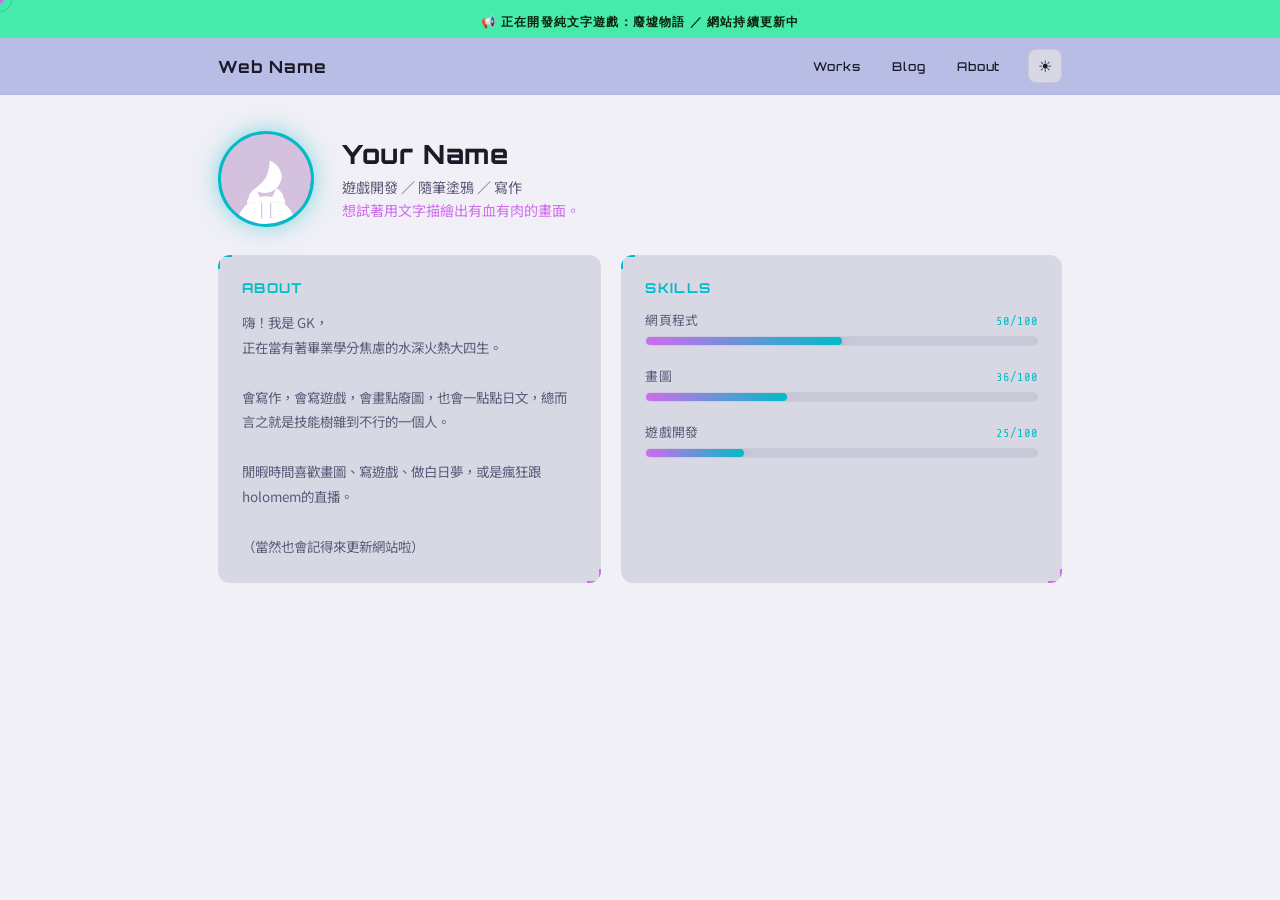
==== index.html @ 09acd8f0 "add pages" ====
<!doctype html>
<html lang="zh-Hant" data-theme="light">
  <head>
    <meta charset="UTF-8" />
    <meta name="viewport" content="width=device-width, initial-scale=1.0" />
    <title>Main — Your Name</title>
    <link rel="stylesheet" href="style.css" />
    <link rel="preconnect" href="https://fonts.googleapis.com" />
    <link rel="preconnect" href="https://fonts.gstatic.com" crossorigin />
  </head>
  <body>
    <!-- ── CURSOR ────────────────────────────────────────── -->
    <div class="cursor-dot" id="cursorDot"></div>
    <div class="cursor-ring" id="cursorRing"></div>

    <!-- ── ANNOUNCEMENT BAR (index only) ──────────────────── -->
    <div class="announce-bar">
      <div class="announce-track">
        <span>📢 正在開發純文字遊戲：廢墟物語 ／ 網站持續更新中</span>
      </div>
    </div>

    <!-- ── NAVIGATION ─────────────────────────────────────── -->
    <nav>
      <div class="nav-inner">
        <a href="index.html" class="logo">Web Name</a>
        <div class="nav-links">
          <a href="work.html" class="nav-link">Works</a>
          <a href="blog.html" class="nav-link">Blog</a>
          <a href="about.html" class="nav-link">About</a>
          <button class="theme-toggle" id="themeToggle" title="切換主題">
            ☀
          </button>
        </div>
      </div>
    </nav>

    <!-- ── MAIN ───────────────────────────────────────────── -->
    <main>
      <!-- Hero -->
      <div class="hero">
        <div class="hero-avatar">
          <!-- 替換為您的頭像圖片 -->
          <img src="Profile_Square.png" alt="Avatar" />
        </div>
        <div>
          <h1 class="hero-name">Your Name</h1>
          <p class="hero-tagline">
            遊戲開發 ／ 隨筆塗鴉 ／ 寫作<br />
            <span class="hero-tag-accent"
              >想試著用文字描繪出有血有肉的畫面。</span
            >
          </p>
        </div>
      </div>

      <!-- Info Grid -->
      <div class="info-grid">
        <!-- About Card -->
        <div class="card">
          <div class="card-title">About</div>
          <p class="card-text">
            嗨！我是 GK，<br />
            正在當有著畢業學分焦慮的水深火熱大四生。<br /><br />
            會寫作，會寫遊戲，會畫點廢圖，也會一點點日文，總而言之就是技能樹雜到不行的一個人。<br /><br />
            閒暇時間喜歡畫圖、寫遊戲、做白日夢，或是瘋狂跟holomem的直播。<br /><br />
            （當然也會記得來更新網站啦）
          </p>
        </div>

        <!-- Skills Card -->
        <div class="card">
          <div class="card-title">Skills</div>

          <div class="skill-item">
            <div class="skill-header">
              <span class="skill-name">網頁程式</span>
              <span class="skill-val">50/100</span>
            </div>
            <div class="skill-bar">
              <div class="skill-fill" style="--w: 50%"></div>
            </div>
          </div>

          <div class="skill-item">
            <div class="skill-header">
              <span class="skill-name">畫圖</span>
              <span class="skill-val">36/100</span>
            </div>
            <div class="skill-bar">
              <div
                class="skill-fill"
                style="--w: 36%; animation-delay: 0.15s"
              ></div>
            </div>
          </div>

          <div class="skill-item">
            <div class="skill-header">
              <span class="skill-name">遊戲開發</span>
              <span class="skill-val">25/100</span>
            </div>
            <div class="skill-bar">
              <div
                class="skill-fill"
                style="--w: 25%; animation-delay: 0.3s"
              ></div>
            </div>
          </div>
        </div>
        <!-- /skills card -->
      </div>
      <!-- /info-grid -->
    </main>

    <!-- ── SCRIPTS ─────────────────────────────────────────── -->
    <script>
      /* ── Cursor ── */
      const dot = document.getElementById("cursorDot");
      const ring = document.getElementById("cursorRing");
      let mx = 0,
        my = 0,
        rx = 0,
        ry = 0;

      document.addEventListener("mousemove", (e) => {
        mx = e.clientX;
        my = e.clientY;
        dot.style.left = mx + "px";
        dot.style.top = my + "px";
      });

      (function animateRing() {
        rx += (mx - rx) * 0.13;
        ry += (my - ry) * 0.13;
        ring.style.left = rx + "px";
        ring.style.top = ry + "px";
        requestAnimationFrame(animateRing);
      })();

      document.querySelectorAll("a, button").forEach((el) => {
        el.addEventListener("mouseenter", () => {
          dot.classList.add("expanded");
          ring.classList.add("expanded");
        });
        el.addEventListener("mouseleave", () => {
          dot.classList.remove("expanded");
          ring.classList.remove("expanded");
        });
      });

      /* ── Theme Toggle ── */
      const toggle = document.getElementById("themeToggle");
      const saved = localStorage.getItem("theme") || "light";
      document.documentElement.setAttribute("data-theme", saved);
      toggle.textContent = saved === "dark" ? "☽" : "☀";

      toggle.addEventListener("click", () => {
        const curr = document.documentElement.getAttribute("data-theme");
        const next = curr === "dark" ? "light" : "dark";
        document.documentElement.setAttribute("data-theme", next);
        localStorage.setItem("theme", next);
        toggle.textContent = next === "dark" ? "☽" : "☀";
      });
    </script>
  </body>
</html>
---- style.css ----
/* ================================================================
   PERSONAL PORTFOLIO + BLOG — GAME STYLE
   style.css
   ================================================================ */

@import url("https://fonts.googleapis.com/css2?family=Noto+Sans+TC:wght@300;400;500;700&family=Orbitron:wght@400;500;600;700;900&family=Share+Tech+Mono&display=swap");

/* ── VARIABLES ─────────────────────────────────────────────── */
:root {
  --bg: #f0f0f6;
  --bg2: #e4e4ec;
  --card: #d8d8e4;
  --card2: #c8c8d8;
  --text: #1a1a28;
  --text2: #5a5a78;
  --nav-bg: rgba(180, 185, 228, 0.92);
  --nav-border: rgba(160, 165, 220, 0.4);
  --purple: #cf6ced;
  --cyan: #00bcc7;
  --green: #46ebac;
  --shadow: rgba(0, 0, 0, 0.1);
  --shadow-md: rgba(0, 0, 0, 0.16);
  --glow-p: rgba(207, 108, 237, 0.35);
  --glow-c: rgba(0, 188, 199, 0.35);
  --r: 12px;
  --r-sm: 8px;
}

[data-theme="dark"] {
  --bg: #0a0a10;
  --bg2: #14141e;
  --card: #1c1c2c;
  --card2: #262638;
  --text: #e2e2f2;
  --text2: #8080a8;
  --nav-bg: rgba(12, 12, 24, 0.94);
  --nav-border: rgba(60, 60, 100, 0.5);
  --shadow: rgba(0, 0, 0, 0.4);
  --shadow-md: rgba(0, 0, 0, 0.55);
}

/* ── RESET & BASE ─────────────────────────────────────────── */
*,
*::before,
*::after {
  margin: 0;
  padding: 0;
  box-sizing: border-box;
}

html {
  scroll-behavior: smooth;
}

body {
  font-family: "Noto Sans TC", sans-serif;
  background: var(--bg);
  color: var(--text);
  transition:
    background 0.35s,
    color 0.35s;
  cursor: none;
  min-height: 100vh;
  overflow-x: hidden;
}

a {
  color: inherit;
  text-decoration: none;
}
img {
  display: block;
  width: 100%;
  height: 100%;
  object-fit: cover;
}

/* ── CUSTOM CURSOR ─────────────────────────────────────────── */
.cursor-dot {
  position: fixed;
  width: 7px;
  height: 7px;
  background: var(--purple);
  border-radius: 50%;
  pointer-events: none;
  z-index: 9999;
  transform: translate(-50%, -50%);
  transition:
    background 0.2s,
    transform 0.1s;
  box-shadow: 0 0 6px var(--glow-p);
}
.cursor-ring {
  position: fixed;
  width: 24px;
  height: 24px;
  border: 1.5px solid var(--cyan);
  border-radius: 50%;
  pointer-events: none;
  z-index: 9998;
  transform: translate(-50%, -50%);
  opacity: 0.65;
  transition:
    width 0.25s,
    height 0.25s,
    opacity 0.25s;
}
.cursor-dot.expanded {
  width: 10px;
  height: 10px;
  background: var(--cyan);
}
.cursor-ring.expanded {
  width: 36px;
  height: 36px;
  opacity: 0.35;
}

/* ── ANNOUNCEMENT BAR ──────────────────────────────────────── */
.announce-bar {
  text-align: center;
  background: var(--green);
  overflow: hidden;
  padding: 7px 0;
  position: relative;
  z-index: 600;
}
.announce-track {
  display: inline-flex;
  white-space: nowrap;
  /* animation: marquee 30s linear infinite; */
}
.announce-track span {
  font-family: "Orbitron", monospace;
  font-size: 0.73rem;
  font-weight: 600;
  letter-spacing: 0.1em;
  color: #0a200a;
  padding: 0 48px;
}
@keyframes marquee {
  from {
    transform: translateX(0);
  }
  to {
    transform: translateX(-50%);
  }
}

/* ── NAVIGATION ────────────────────────────────────────────── */
nav {
  position: sticky;
  top: 0;
  z-index: 500;
  background: var(--nav-bg);
  backdrop-filter: blur(14px);
  -webkit-backdrop-filter: blur(14px);
  border-bottom: 1px solid var(--nav-border);
  transition: background 0.35s;
}
.nav-inner {
  max-width: 900px;
  margin: 0 auto;
  padding: 0 28px;
  height: 56px;
  display: flex;
  align-items: center;
  justify-content: space-between;
}
.logo {
  font-family: "Orbitron", monospace;
  font-size: 1.05rem;
  font-weight: 700;
  letter-spacing: 0.06em;
  color: var(--text);
  transition: color 0.2s;
}
.logo:hover {
  color: var(--cyan);
}

.nav-links {
  display: flex;
  align-items: center;
  gap: 4px;
}
.nav-link {
  font-family: "Orbitron", monospace;
  font-size: 0.76rem;
  font-weight: 500;
  letter-spacing: 0.06em;
  color: var(--text);
  padding: 8px 14px;
  position: relative;
  transition: color 0.2s;
}
.nav-link::after {
  content: "";
  position: absolute;
  bottom: 2px;
  left: 14px;
  right: 14px;
  height: 2px;
  background: linear-gradient(90deg, var(--purple), var(--cyan));
  border-radius: 2px;
  transform: scaleX(0);
  transform-origin: left;
  transition: transform 0.25s ease;
}
.nav-link.active {
  color: var(--cyan);
}
.nav-link.active::after {
  transform: scaleX(1);
}
.nav-link:hover {
  color: var(--cyan);
}
.nav-link:hover::after {
  transform: scaleX(1);
}

/* Theme toggle */
.theme-toggle {
  margin-left: 10px;
  background: var(--card);
  border: 1px solid var(--card2);
  color: var(--text);
  width: 34px;
  height: 34px;
  border-radius: var(--r-sm);
  cursor: none;
  font-size: 1rem;
  display: flex;
  align-items: center;
  justify-content: center;
  transition: all 0.2s;
  flex-shrink: 0;
}
.theme-toggle:hover {
  background: var(--purple);
  color: #fff;
  border-color: var(--purple);
  box-shadow: 0 0 10px var(--glow-p);
}

/* ── MAIN LAYOUT ───────────────────────────────────────────── */
main {
  max-width: 900px;
  margin: 0 auto;
  padding: 36px 28px 64px;
  animation: fadeUp 0.4s ease-out;
}
@keyframes fadeUp {
  from {
    opacity: 0;
    transform: translateY(14px);
  }
  to {
    opacity: 1;
    transform: translateY(0);
  }
}

/* ── CARDS ─────────────────────────────────────────────────── */
.card {
  background: var(--card);
  border-radius: var(--r);
  padding: 24px;
  position: relative;
  overflow: hidden;
  transition: box-shadow 0.25s;
}
.card:hover {
  box-shadow:
    0 6px 28px var(--shadow-md),
    0 0 0 1px rgba(0, 188, 199, 0.18);
}
/* Game UI corner brackets */
.card::before,
.card::after {
  content: "";
  position: absolute;
  width: 14px;
  height: 14px;
}
.card::before {
  top: 0;
  left: 0;
  border-top: 2px solid var(--cyan);
  border-left: 2px solid var(--cyan);
}
.card::after {
  bottom: 0;
  right: 0;
  border-bottom: 2px solid var(--purple);
  border-right: 2px solid var(--purple);
}

.card-title {
  font-family: "Orbitron", monospace;
  font-size: 0.85rem;
  font-weight: 700;
  letter-spacing: 0.1em;
  color: var(--cyan);
  margin-bottom: 14px;
  text-transform: uppercase;
}
.card-text {
  font-size: 0.84rem;
  color: var(--text2);
  line-height: 1.85;
}

/* ════════════════════════════════════════════════════════════
   INDEX PAGE
   ════════════════════════════════════════════════════════════ */
.hero {
  display: flex;
  align-items: center;
  gap: 28px;
  margin-bottom: 28px;
}
.hero-avatar {
  width: 96px;
  height: 96px;
  border-radius: 50%;
  background: linear-gradient(135deg, #4a90d9, #2060b0);
  flex-shrink: 0;
  overflow: hidden;
  border: 3px solid var(--cyan);
  box-shadow:
    0 0 18px var(--glow-c),
    0 0 36px rgba(0, 188, 199, 0.15);
}
.hero-name {
  font-family: "Orbitron", monospace;
  font-size: 1.65rem;
  font-weight: 800;
  letter-spacing: 0.04em;
  margin-bottom: 6px;
  color: var(--text);
}
.hero-tagline {
  font-size: 0.88rem;
  color: var(--text2);
  line-height: 1.6;
}
.hero-tag-accent {
  color: var(--purple);
}

.info-grid {
  display: grid;
  grid-template-columns: 1fr 1.15fr;
  gap: 20px;
}

/* ── SKILL BARS ──────────────────────────────────────────── */
.skill-item {
  margin-bottom: 20px;
}
.skill-item:last-child {
  margin-bottom: 0;
}
.skill-header {
  display: flex;
  justify-content: space-between;
  align-items: baseline;
  margin-bottom: 7px;
}
.skill-name {
  font-size: 0.8rem;
  color: var(--text2);
  letter-spacing: 0.03em;
}
.skill-val {
  font-family: "Share Tech Mono", monospace;
  font-size: 0.76rem;
  color: var(--cyan);
}
.skill-bar {
  height: 10px;
  background: var(--card2);
  border-radius: 999px;
  overflow: hidden;
  border: 1px solid rgba(255, 255, 255, 0.05);
}
.skill-fill {
  height: 100%;
  width: 0;
  background: linear-gradient(90deg, var(--purple), var(--cyan));
  border-radius: 999px;
  box-shadow: 0 0 8px var(--glow-p);
  animation: fillBar 1.5s cubic-bezier(0.22, 1, 0.36, 1) forwards;
}
.skill-fill:nth-child(1) {
  animation-delay: 0.1s;
}
.skill-fill:nth-child(2) {
  animation-delay: 0.2s;
}
.skill-fill:nth-child(3) {
  animation-delay: 0.3s;
}
@keyframes fillBar {
  to {
    width: var(--w);
  }
}

/* ════════════════════════════════════════════════════════════
   WORK PAGE
   ════════════════════════════════════════════════════════════ */
.page-heading {
  font-family: "Orbitron", monospace;
  font-size: 1.35rem;
  font-weight: 800;
  letter-spacing: 0.05em;
  margin-bottom: 32px;
  color: var(--text);
}
.page-heading .accent {
  color: var(--purple);
}

.work-section {
  margin-bottom: 44px;
}
.section-label {
  font-family: "Share Tech Mono", monospace;
  font-size: 0.78rem;
  letter-spacing: 0.12em;
  color: var(--text2);
  margin-bottom: 16px;
  text-transform: uppercase;
}
.section-label::before {
  content: "// ";
  color: var(--cyan);
}

.work-grid {
  display: grid;
  grid-template-columns: repeat(3, 1fr);
  gap: 16px;
  margin-bottom: 10px;
}
.work-card {
  border-radius: var(--r);
  overflow: hidden;
  aspect-ratio: 4/3;
  background: #56c9c4;
  position: relative;
  display: block;
  transition:
    transform 0.25s,
    box-shadow 0.25s;
}
.work-card:hover {
  transform: translateY(-5px);
  box-shadow:
    0 10px 28px var(--shadow-md),
    0 0 14px var(--glow-c);
}
.work-card img {
  position: absolute;
  inset: 0;
  width: 100%;
  height: 100%;
  object-fit: cover;
  transition: transform 0.35s;
}
.work-card:hover img {
  transform: scale(1.06);
}
.work-card-overlay {
  position: absolute;
  inset: 0;
  background: linear-gradient(to top, rgba(0, 0, 0, 0.65) 0%, transparent 55%);
  opacity: 0;
  transition: opacity 0.25s;
  display: flex;
  align-items: flex-end;
  padding: 14px;
}
.work-card:hover .work-card-overlay {
  opacity: 1;
}
.work-card-label {
  font-family: "Orbitron", monospace;
  font-size: 0.75rem;
  font-weight: 600;
  color: #fff;
  letter-spacing: 0.05em;
}

/* Color variants for placeholder cards */
.work-card.c1 {
  background: linear-gradient(135deg, #5ecfc9, #38b2ac);
}
.work-card.c2 {
  background: linear-gradient(135deg, #69d2b5, #38b2ac);
}
.work-card.c3 {
  background: linear-gradient(135deg, #5ecfc9, #2eaaa4);
}
.work-card.game-c {
  background: linear-gradient(135deg, #4a9cc7, #2b78b0);
}
.work-card.web-c {
  background: linear-gradient(135deg, #7b8fc7, #5567b0);
}

.more-link {
  display: block;
  text-align: right;
  font-family: "Share Tech Mono", monospace;
  font-size: 0.78rem;
  color: var(--cyan);
  letter-spacing: 0.08em;
  transition:
    color 0.2s,
    letter-spacing 0.2s;
}
.more-link:hover {
  color: var(--purple);
  letter-spacing: 0.14em;
}

/* ── GAME DETAIL PAGE ──────────────────────────────────────── */
.game-detail-hero {
  display: grid;
  grid-template-columns: 1.2fr 1fr;
  gap: 28px;
  margin-bottom: 28px;
}
.game-screenshots {
  display: grid;
  grid-template-columns: 1fr 1fr;
  gap: 10px;
}
.game-screenshot {
  border-radius: var(--r-sm);
  overflow: hidden;
  aspect-ratio: 16/9;
  background: var(--card);
}
.game-screenshot.main-shot {
  grid-column: 1 / -1;
  aspect-ratio: 16/9;
}
.game-info {
  display: flex;
  flex-direction: column;
  gap: 16px;
}
.game-title {
  font-family: "Orbitron", monospace;
  font-size: 1.4rem;
  font-weight: 800;
  color: var(--text);
  letter-spacing: 0.04em;
}
.game-tag {
  display: inline-block;
  font-family: "Share Tech Mono", monospace;
  font-size: 0.7rem;
  color: var(--cyan);
  border: 1px solid var(--cyan);
  padding: 2px 8px;
  border-radius: 4px;
  margin-right: 6px;
  letter-spacing: 0.06em;
}
.game-desc {
  font-size: 0.85rem;
  color: var(--text2);
  line-height: 1.85;
}
.game-link-btn {
  display: inline-flex;
  align-items: center;
  gap: 8px;
  background: linear-gradient(90deg, var(--purple), var(--cyan));
  color: #fff;
  font-family: "Orbitron", monospace;
  font-size: 0.78rem;
  font-weight: 600;
  letter-spacing: 0.08em;
  padding: 12px 24px;
  border-radius: var(--r-sm);
  transition:
    opacity 0.2s,
    transform 0.2s;
  width: fit-content;
}
.game-link-btn:hover {
  opacity: 0.9;
  transform: translateY(-2px);
}

/* ════════════════════════════════════════════════════════════
   ABOUT PAGE
   ════════════════════════════════════════════════════════════ */
.about-hero {
  display: flex;
  gap: 32px;
  margin-bottom: 32px;
  align-items: flex-start;
}
.about-photo {
  width: 168px;
  min-width: 168px;
  height: 210px;
  border-radius: 10px;
  background: linear-gradient(160deg, #5577cc, #2244aa);
  overflow: hidden;
  border: 2px solid var(--purple);
  box-shadow:
    0 0 22px var(--glow-p),
    0 0 44px rgba(207, 108, 237, 0.1);
  flex-shrink: 0;
}
.about-text {
  flex: 1;
}
.about-quote {
  font-family: "Orbitron", monospace;
  font-size: 1rem;
  font-weight: 700;
  color: var(--cyan);
  margin-bottom: 4px;
  letter-spacing: 0.04em;
}
.about-quote-sub {
  font-size: 0.8rem;
  color: var(--purple);
  margin-bottom: 14px;
  font-family: "Share Tech Mono", monospace;
}
.socials {
  display: flex;
  gap: 10px;
  margin-bottom: 18px;
}
.social-btn {
  width: 42px;
  height: 42px;
  background: var(--card);
  border-radius: 10px;
  display: flex;
  align-items: center;
  justify-content: center;
  color: var(--text);
  font-size: 1.05rem;
  border: 1px solid var(--card2);
  transition: all 0.22s;
  font-family: "Orbitron", monospace;
  font-weight: 700;
  font-size: 0.8rem;
}
.social-btn:hover {
  background: var(--cyan);
  color: #fff;
  border-color: var(--cyan);
  box-shadow: 0 0 14px var(--glow-c);
  transform: translateY(-2px);
}
.about-bio {
  font-size: 0.85rem;
  color: var(--text2);
  line-height: 1.9;
}

/* About bottom grid */
.about-bottom {
  display: grid;
  grid-template-columns: 1fr 1.25fr;
  gap: 20px;
  align-items: start;
}

/* Detailed skills */
.skill-detail {
  display: flex;
  align-items: center;
  gap: 10px;
  padding: 10px 0;
  border-bottom: 1px solid var(--card2);
  font-size: 0.82rem;
}
.skill-detail:last-child {
  border-bottom: none;
}
.skill-detail-name {
  flex: 1;
  color: var(--text);
}
.stars {
  letter-spacing: 2px;
  font-size: 0.9rem;
}
.star-on {
  color: var(--purple);
}
.star-off {
  color: var(--card2);
}

/* Timeline */
.timeline-title {
  font-family: "Orbitron", monospace;
  font-size: 0.85rem;
  font-weight: 700;
  letter-spacing: 0.1em;
  color: var(--cyan);
  margin-bottom: 20px;
  text-transform: uppercase;
}
.timeline {
  position: relative;
  padding-left: 26px;
}
.timeline::before {
  content: "";
  position: absolute;
  left: 7px;
  top: 8px;
  bottom: 0;
  width: 2px;
  background: linear-gradient(
    to bottom,
    var(--cyan),
    var(--purple),
    transparent
  );
  border-radius: 2px;
}
.tl-item {
  position: relative;
  margin-bottom: 26px;
}
.tl-item:last-child {
  margin-bottom: 0;
}
.tl-dot {
  position: absolute;
  left: -23px;
  top: 3px;
  width: 13px;
  height: 13px;
  border-radius: 50%;
  background: var(--cyan);
  border: 2px solid var(--bg);
  box-shadow: 0 0 8px var(--glow-c);
  transition: background 0.2s;
}
.tl-item:hover .tl-dot {
  background: var(--purple);
}
.tl-date {
  font-family: "Share Tech Mono", monospace;
  font-size: 0.7rem;
  color: var(--purple);
  letter-spacing: 0.06em;
  margin-bottom: 3px;
}
.tl-event-title {
  font-family: "Orbitron", monospace;
  font-size: 0.8rem;
  font-weight: 600;
  color: var(--text);
  letter-spacing: 0.04em;
  margin-bottom: 4px;
}
.tl-desc {
  font-size: 0.78rem;
  color: var(--text2);
  line-height: 1.65;
}

/* ════════════════════════════════════════════════════════════
   BLOG PAGE
   ════════════════════════════════════════════════════════════ */
.filter-row {
  display: flex;
  gap: 10px;
  margin-bottom: 28px;
  flex-wrap: wrap;
}
.filter-btn {
  padding: 7px 22px;
  border-radius: 999px;
  border: 1.5px solid var(--card2);
  background: transparent;
  color: var(--text2);
  font-size: 0.8rem;
  cursor: none;
  font-family: "Noto Sans TC", sans-serif;
  letter-spacing: 0.04em;
  transition: all 0.22s;
}
.filter-btn:hover {
  border-color: var(--cyan);
  color: var(--cyan);
}
.filter-btn.active {
  background: linear-gradient(90deg, var(--purple), var(--cyan));
  border-color: transparent;
  color: #fff;
  box-shadow: 0 0 12px var(--glow-c);
}

.article-list {
  display: flex;
  flex-direction: column;
  gap: 14px;
}
.article-card {
  display: flex;
  gap: 0;
  background: var(--card);
  border-radius: var(--r);
  overflow: hidden;
  text-decoration: none;
  color: var(--text);
  border: 1px solid transparent;
  transition:
    transform 0.22s,
    box-shadow 0.22s,
    border-color 0.22s;
}
.article-card:hover {
  transform: translateX(5px);
  box-shadow: 0 6px 24px var(--shadow-md);
  border-color: rgba(0, 188, 199, 0.25);
}
.article-thumb {
  width: 134px;
  min-width: 134px;
  height: 116px;
  background: linear-gradient(135deg, #5ecfc9, #38b2ac);
  flex-shrink: 0;
  overflow: hidden;
  position: relative;
}
.article-thumb::after {
  content: "";
  position: absolute;
  inset: 0;
  background: linear-gradient(to right, transparent, rgba(0, 0, 0, 0.05));
}
.article-body {
  padding: 16px 18px;
  flex: 1;
  display: flex;
  flex-direction: column;
  justify-content: center;
}
.article-cat {
  font-family: "Share Tech Mono", monospace;
  font-size: 0.68rem;
  color: var(--purple);
  letter-spacing: 0.1em;
  text-transform: uppercase;
  margin-bottom: 5px;
}
.article-title {
  font-family: "Orbitron", monospace;
  font-size: 0.88rem;
  font-weight: 700;
  color: var(--text);
  letter-spacing: 0.03em;
  margin-bottom: 8px;
  line-height: 1.4;
}
.article-excerpt {
  font-size: 0.79rem;
  color: var(--text2);
  line-height: 1.7;
  display: -webkit-box;
  -webkit-line-clamp: 3;
  -webkit-box-orient: vertical;
  overflow: hidden;
}
.article-date {
  font-family: "Share Tech Mono", monospace;
  font-size: 0.68rem;
  color: var(--cyan);
  margin-top: 8px;
  letter-spacing: 0.06em;
}

/* Article transition (hidden) */
.article-card[style*="none"] {
  display: none !important;
}

/* ── HIDDEN / UTIL ──────────────────────────────────────────── */
.hidden {
  display: none !important;
}

/* ── RESPONSIVE ─────────────────────────────────────────────── */
@media (max-width: 680px) {
  .info-grid {
    grid-template-columns: 1fr;
  }
  .work-grid {
    grid-template-columns: repeat(2, 1fr);
  }
  .about-hero {
    flex-direction: column;
  }
  .about-photo {
    width: 100%;
    min-width: unset;
    height: 220px;
  }
  .about-bottom {
    grid-template-columns: 1fr;
  }
  .article-thumb {
    width: 96px;
    min-width: 96px;
    height: 100px;
  }
  .game-detail-hero {
    grid-template-columns: 1fr;
  }
  .nav-inner {
    padding: 0 16px;
  }
  main {
    padding: 24px 16px 48px;
  }
}
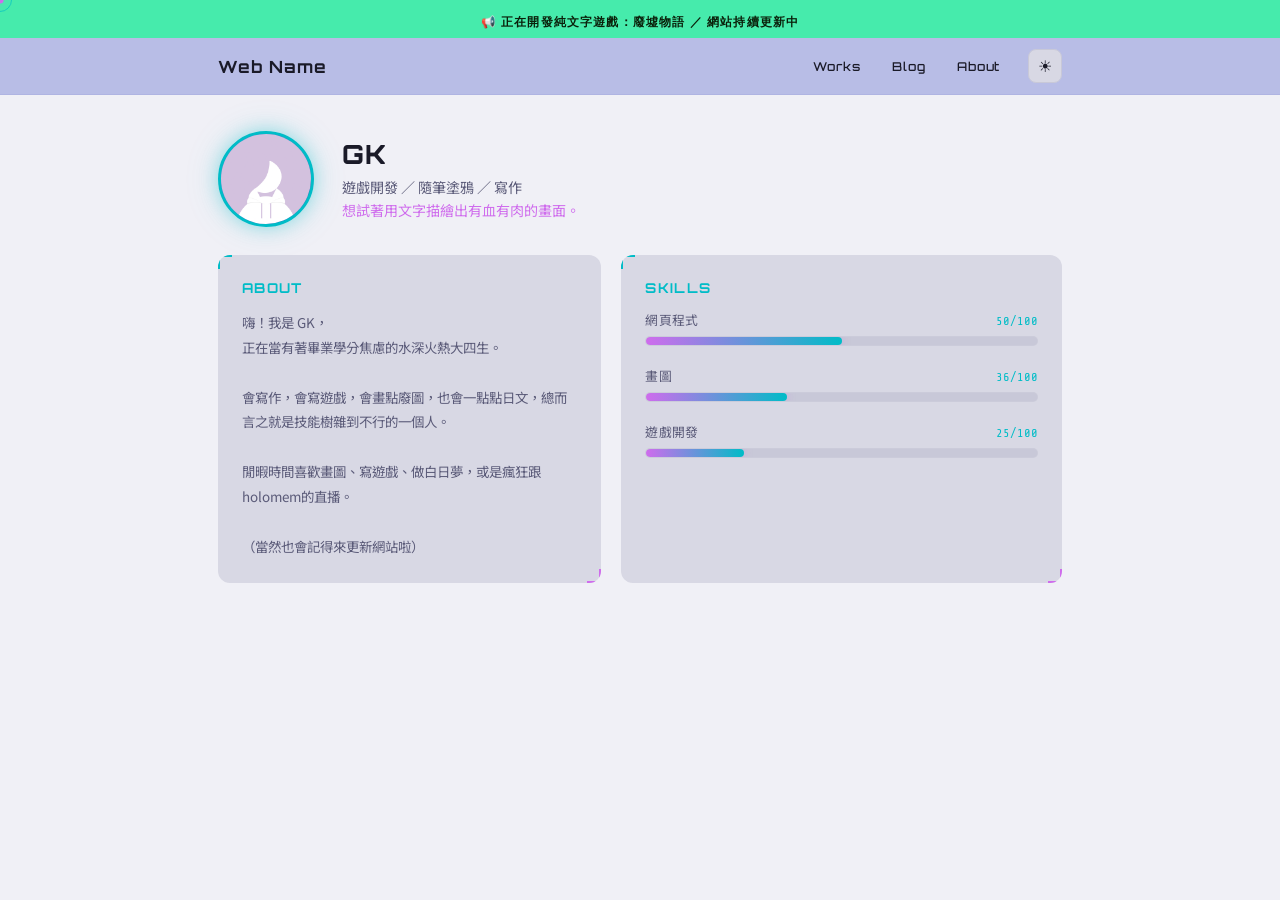
==== commit cd0d46cd: "Update index.html Change main page my name, add web name." ====
--- a/index.html
+++ b/index.html
@@ -44,7 +44,7 @@
           <img src="Profile_Square.png" alt="Avatar" />
         </div>
         <div>
-          <h1 class="hero-name">Your Name</h1>
+          <h1 class="hero-name">GK</h1>
           <p class="hero-tagline">
             遊戲開發 ／ 隨筆塗鴉 ／ 寫作<br />
             <span class="hero-tag-accent"
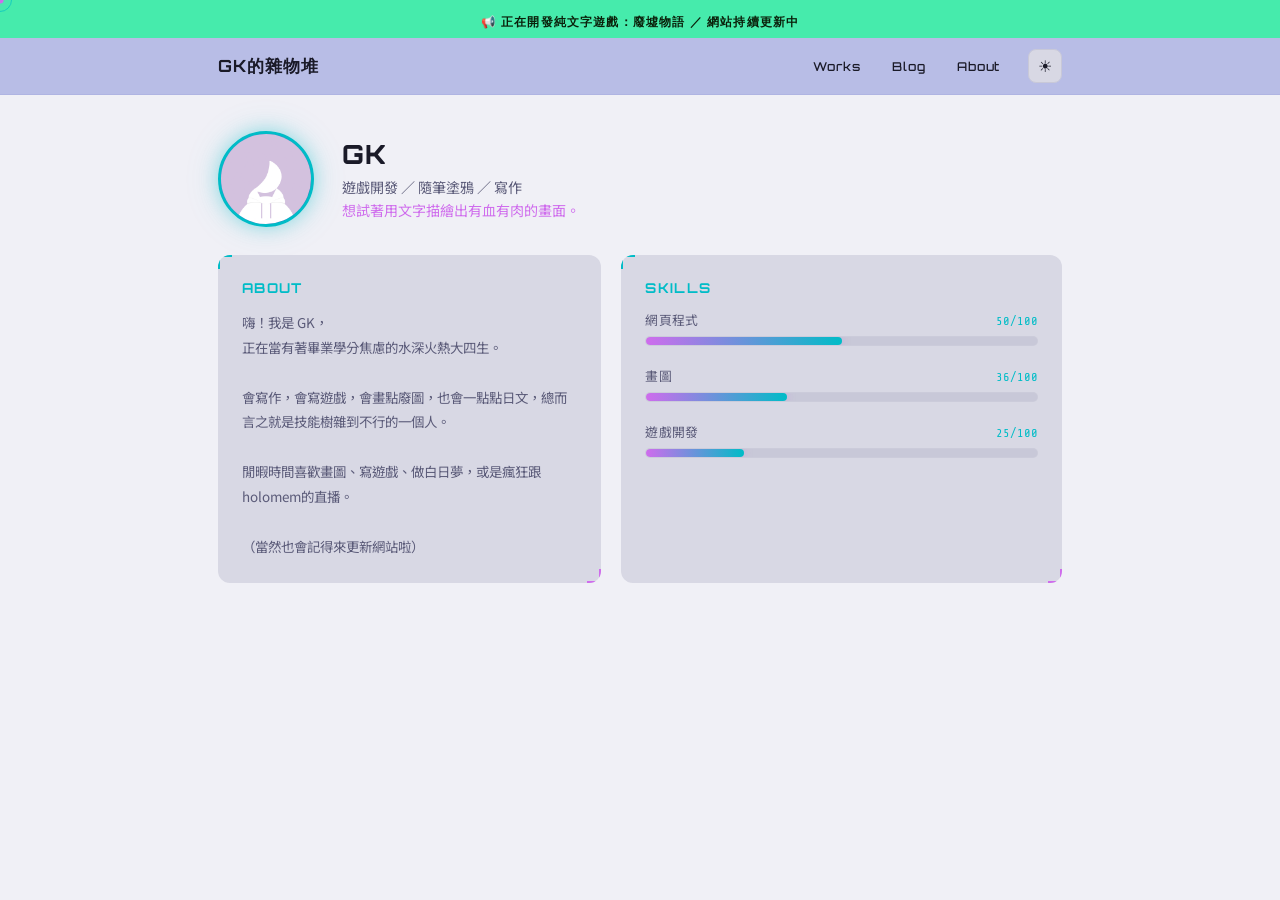
==== commit cb0df7b3: "Update index.html Change main page my name, add web name." ====
--- a/index.html
+++ b/index.html
@@ -23,7 +23,7 @@
     <!-- ── NAVIGATION ─────────────────────────────────────── -->
     <nav>
       <div class="nav-inner">
-        <a href="index.html" class="logo">Web Name</a>
+        <a href="index.html" class="logo">GK的雜物堆</a>
         <div class="nav-links">
           <a href="work.html" class="nav-link">Works</a>
           <a href="blog.html" class="nav-link">Blog</a>
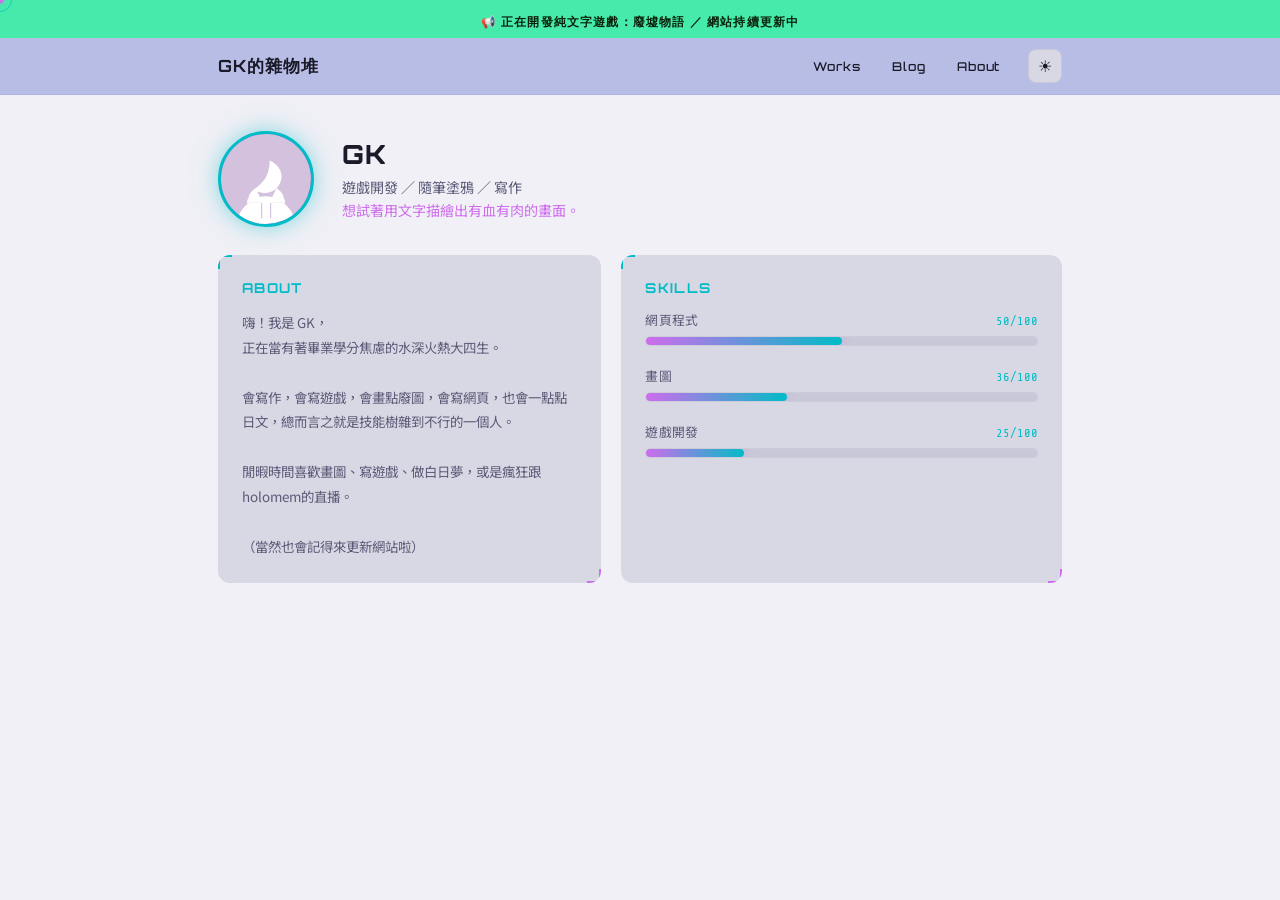
==== commit d39024db: "Upadte Update pictures address, main page's name." ====
--- a/index.html
+++ b/index.html
@@ -3,7 +3,7 @@
   <head>
     <meta charset="UTF-8" />
     <meta name="viewport" content="width=device-width, initial-scale=1.0" />
-    <title>Main — Your Name</title>
+    <title>GK的雜物堆</title>
     <link rel="stylesheet" href="style.css" />
     <link rel="preconnect" href="https://fonts.googleapis.com" />
     <link rel="preconnect" href="https://fonts.gstatic.com" crossorigin />
@@ -62,7 +62,7 @@
           <p class="card-text">
             嗨！我是 GK，<br />
             正在當有著畢業學分焦慮的水深火熱大四生。<br /><br />
-            會寫作，會寫遊戲，會畫點廢圖，也會一點點日文，總而言之就是技能樹雜到不行的一個人。<br /><br />
+            會寫作，會寫遊戲，會畫點廢圖，會寫網頁，也會一點點日文，總而言之就是技能樹雜到不行的一個人。<br /><br />
             閒暇時間喜歡畫圖、寫遊戲、做白日夢，或是瘋狂跟holomem的直播。<br /><br />
             （當然也會記得來更新網站啦）
           </p>
--- a/style.css
+++ b/style.css
@@ -49,6 +49,8 @@
 }
 
 html {
+  /* 假設你的 nav 高度是 80px，建議多加 10-20px 的間距 */
+  scroll-padding-top: 90px;
   scroll-behavior: smooth;
 }
 
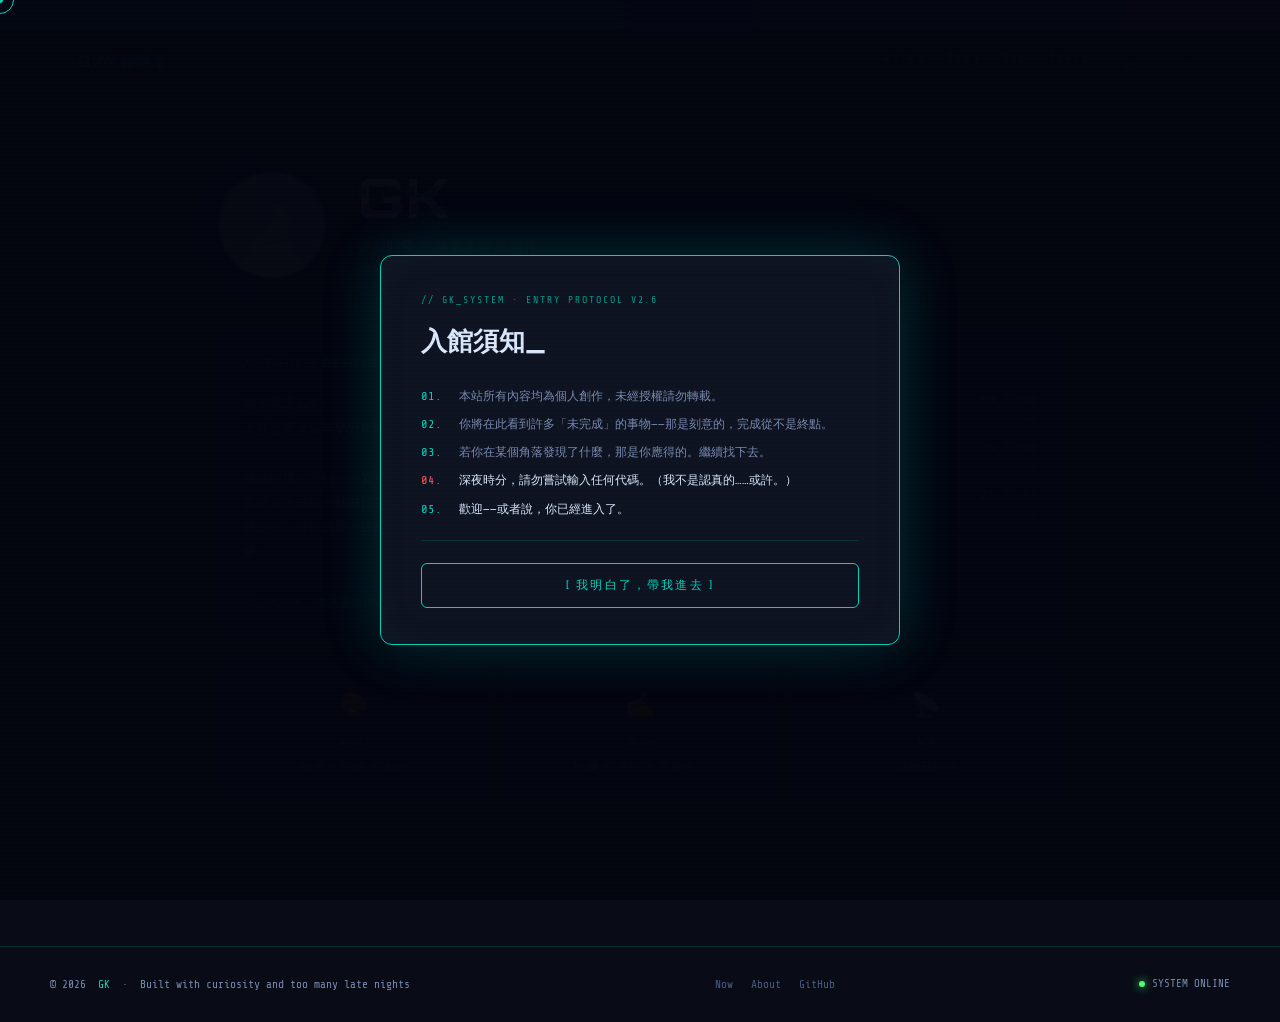
==== commit 8d001e12: "NEW page" ====
--- a/index.html
+++ b/index.html
@@ -1,167 +1,311 @@
 <!doctype html>
-<html lang="zh-Hant" data-theme="light">
-  <head>
-    <meta charset="UTF-8" />
-    <meta name="viewport" content="width=device-width, initial-scale=1.0" />
-    <title>GK的雜物堆</title>
-    <link rel="stylesheet" href="style.css" />
-    <link rel="preconnect" href="https://fonts.googleapis.com" />
-    <link rel="preconnect" href="https://fonts.gstatic.com" crossorigin />
-  </head>
-  <body>
-    <!-- ── CURSOR ────────────────────────────────────────── -->
-    <div class="cursor-dot" id="cursorDot"></div>
-    <div class="cursor-ring" id="cursorRing"></div>
-
-    <!-- ── ANNOUNCEMENT BAR (index only) ──────────────────── -->
-    <div class="announce-bar">
-      <div class="announce-track">
-        <span>📢 正在開發純文字遊戲：廢墟物語 ／ 網站持續更新中</span>
-      </div>
-    </div>
-
-    <!-- ── NAVIGATION ─────────────────────────────────────── -->
-    <nav>
-      <div class="nav-inner">
-        <a href="index.html" class="logo">GK的雜物堆</a>
-        <div class="nav-links">
-          <a href="work.html" class="nav-link">Works</a>
-          <a href="blog.html" class="nav-link">Blog</a>
-          <a href="about.html" class="nav-link">About</a>
-          <button class="theme-toggle" id="themeToggle" title="切換主題">
-            ☀
-          </button>
+<html lang="zh-Hant" data-theme="dark">
+<head>
+  <meta charset="UTF-8" />
+  <meta name="viewport" content="width=device-width, initial-scale=1.0" />
+  <title>GK的雜物堆</title>
+  <link rel="stylesheet" href="style.css" />
+  <link rel="preconnect" href="https://fonts.googleapis.com" />
+  <link rel="preconnect" href="https://fonts.gstatic.com" crossorigin />
+</head>
+<body>
+
+  <!-- ── CURSOR ──────────────────────────────── -->
+  <div class="cursor-dot" id="cursorDot"></div>
+  <div class="cursor-ring" id="cursorRing"></div>
+
+  <!-- ── ENTRY MODAL ─────────────────────────── -->
+  <div id="entryModal">
+    <div class="modal-box">
+      <div class="modal-scan"></div>
+      <div class="modal-tag">// GK_SYSTEM · ENTRY PROTOCOL v2.6</div>
+      <div class="modal-title">入館須知<span class="modal-cursor">_</span></div>
+
+      <div class="modal-rule">
+        <span class="modal-rule-num">01.</span>
+        本站所有內容均為個人創作，未經授權請勿轉載。
+      </div>
+      <div class="modal-rule">
+        <span class="modal-rule-num">02.</span>
+        你將在此看到許多「未完成」的事物——那是刻意的，完成從不是終點。
+      </div>
+      <div class="modal-rule">
+        <span class="modal-rule-num">03.</span>
+        若你在某個角落發現了什麼，那是你應得的。繼續找下去。
+      </div>
+      <div class="modal-rule red-rule">
+        <span class="modal-rule-num">04.</span>
+        深夜時分，請勿嘗試輸入任何代碼。（我不是認真的……或許。）
+      </div>
+      <div class="modal-rule highlight">
+        <span class="modal-rule-num">05.</span>
+        歡迎——或者說，你已經進入了。
+      </div>
+
+      <hr class="modal-divider" />
+      <button class="modal-enter" id="enterBtn">[ 我明白了，帶我進去 ]</button>
+    </div>
+  </div>
+
+  <!-- ── EASTER EGG ──────────────────────────── -->
+  <div id="easterEgg">
+    <div class="egg-terminal">
+      <div class="egg-titlebar">
+        <div class="egg-dot" style="background:#ff5555"></div>
+        <div class="egg-dot" style="background:#f1fa8c"></div>
+        <div class="egg-dot" style="background:#50fa7b"></div>
+        <span class="egg-titlebar-label">gk_terminal — bash · 80×24</span>
+      </div>
+      <div class="egg-body">
+        <div class="egg-line">$ cat /home/gk/.hidden/message.txt</div>
+        <hr class="egg-sep">
+        <div class="egg-line white">嘿，你找到了。</div>
+        <div class="egg-line dim">不是每個人都會嘗試 Konami Code 的。</div>
+        <div class="egg-line"> </div>
+        <div class="egg-line highlight">既然你這麼有心，就給你看些隱藏數據：</div>
+        <div class="egg-line"> </div>
+        <div class="egg-line dim">// 真實技能評比（勿外傳）</div>
+        <div class="egg-line">深夜發呆能力    ★★★★★  (MAX)</div>
+        <div class="egg-line">假裝很忙的技術  ★★★★☆</div>
+        <div class="egg-line">最後一刻才開始  ★★★★★  (MAX)</div>
+        <div class="egg-line">把一切都做完    ★★★☆☆  (進行中)</div>
+        <div class="egg-line"> </div>
+        <div class="egg-line dim">// 系統備忘</div>
+        <div class="egg-line white">GK 目前正在某個深夜角落寫程式，</div>
+        <div class="egg-line white">旁邊擺著一杯放涼的茶。</div>
+        <div class="egg-line"> </div>
+        <div class="egg-line red-txt">⚠ WARNING: 此訊息在你關閉視窗後將不復存在。</div>
+        <div class="egg-line dim">── 感謝你的造訪。繼續探索吧。</div>
+        <span class="egg-close" id="eggClose">[ 關閉終端機 · ESC ]</span>
+      </div>
+    </div>
+  </div>
+
+  <!-- ── SYSTEM PANEL ─────────────────────────── -->
+  <button id="sysPanelToggle" title="系統監控面板">SYS</button>
+  <div id="sysContent">
+    <div class="sys-title">// SYSTEM MONITOR</div>
+    <div class="sys-row">
+      <span class="sys-label">TIME</span>
+      <span class="sys-val" id="sysTime">--:--:--</span>
+    </div>
+    <div class="sys-row">
+      <span class="sys-label">LOCATION</span>
+      <span class="sys-val">TW / TPE</span>
+    </div>
+    <div class="sys-row">
+      <span class="sys-label">WEATHER</span>
+      <span class="sys-val">☁ 24°C</span>
+    </div>
+    <hr class="sys-divider">
+    <div class="sys-bar-wrap">
+      <div class="sys-row">
+        <span class="sys-label">CPU TEMP</span>
+        <span class="sys-val" id="sysCpu">68°C</span>
+      </div>
+      <div class="sys-bar"><div class="sys-bar-fill" id="sysCpuBar" style="width:68%"></div></div>
+    </div>
+    <div class="sys-bar-wrap">
+      <div class="sys-row">
+        <span class="sys-label">MEMORY</span>
+        <span class="sys-val" id="sysMem">6.2 GB</span>
+      </div>
+      <div class="sys-bar"><div class="sys-bar-fill" id="sysMemBar" style="width:52%"></div></div>
+    </div>
+    <hr class="sys-divider">
+    <div class="sys-title">// GK_STATUS.log</div>
+    <div class="sys-bar-wrap">
+      <div class="sys-row">
+        <span class="sys-label">STUDY</span>
+        <span class="sys-val">62%</span>
+      </div>
+      <div class="sys-bar"><div class="sys-bar-fill" style="width:62%"></div></div>
+    </div>
+    <div class="sys-bar-wrap">
+      <div class="sys-row">
+        <span class="sys-label">CREATE</span>
+        <span class="sys-val">88%</span>
+      </div>
+      <div class="sys-bar"><div class="sys-bar-fill" style="width:88%"></div></div>
+    </div>
+    <div class="sys-bar-wrap">
+      <div class="sys-row">
+        <span class="sys-label">SLEEP</span>
+        <span class="sys-val warn">31%</span>
+      </div>
+      <div class="sys-bar">
+        <div class="sys-bar-fill" style="width:31%;background:linear-gradient(90deg,var(--yellow),var(--red))"></div>
+      </div>
+    </div>
+  </div>
+
+  <!-- ── ANNOUNCE BAR ─────────────────────────── -->
+  <div class="announce-bar">
+    <div class="announce-track">
+      📢 &nbsp; 正在開發純文字遊戲：廢墟物語 &nbsp;／&nbsp; 網站持續更新中 &nbsp;／&nbsp;
+      最新文章：ReGLOSS - アワータイムイエロー &nbsp;／&nbsp;
+      📢 &nbsp; 正在開發純文字遊戲：廢墟物語 &nbsp;／&nbsp; 網站持續更新中 &nbsp;／&nbsp;
+      最新文章：ReGLOSS - アワータイムイエロー
+    </div>
+  </div>
+
+  <!-- ── NAVIGATION ───────────────────────────── -->
+  <nav>
+    <div class="nav-inner">
+      <a href="index.html" class="logo">GK的雜物堆</a>
+      <div class="nav-links">
+        <a href="work.html"  class="nav-link">Works</a>
+        <a href="blog.html"  class="nav-link">Blog</a>
+        <a href="now.html"   class="nav-link">Now</a>
+        <a href="about.html" class="nav-link">About</a>
+        <button class="nav-icon-btn" id="soundBtn" title="開啟環境音">♩</button>
+        <button class="nav-icon-btn" id="themeToggle" title="切換主題">☽</button>
+      </div>
+    </div>
+  </nav>
+
+  <!-- ── MAIN ─────────────────────────────────── -->
+  <main>
+    <!-- Hero -->
+    <div class="hero">
+      <div class="hero-avatar">
+        <img src="Profile_Square.png" alt="GK Avatar" />
+      </div>
+      <div>
+        <h1 class="hero-name glitch" data-text="GK">GK</h1>
+        <p class="hero-tagline">
+          遊戲開發 ／ 隨筆塗鴉 ／ 寫作<br />
+          <span class="hero-tag-accent">想試著用文字描繪出有血有肉的畫面。</span>
+        </p>
+      </div>
+    </div>
+
+    <!-- Info Grid -->
+    <div class="info-grid">
+      <!-- About Card -->
+      <div class="card">
+        <div class="card-title">// WHO'S BEHIND THIS SCREEN</div>
+        <p class="card-text">
+          嗨！我是 GK，<br />
+          正在當有著畢業學分焦慮的水深火熱大四生。<br /><br />
+          技能樹雜到不行——寫作、寫遊戲、畫點廢圖、寫網頁，還有一點點日文。
+          閒暇時間喜歡畫圖、寫遊戲、做白日夢，或是瘋狂跟 holomem 的直播。<br /><br />
+          <span style="color:var(--cyan);font-family:var(--mono);font-size:0.78rem">
+            （當然也會記得來更新網站啦）
+          </span>
+        </p>
+      </div>
+
+      <!-- Skills Card -->
+      <div class="card">
+        <div class="card-title">// TOP SKILLS · CURRENT BUILD</div>
+
+        <div class="skill-item">
+          <div class="skill-header">
+            <span class="skill-name">網頁程式</span>
+            <span class="skill-val">50 / 100</span>
+          </div>
+          <div class="skill-bar">
+            <div class="skill-fill" style="--w:50%; --delay:0.1s"></div>
+          </div>
         </div>
-      </div>
-    </nav>
-
-    <!-- ── MAIN ───────────────────────────────────────────── -->
-    <main>
-      <!-- Hero -->
-      <div class="hero">
-        <div class="hero-avatar">
-          <!-- 替換為您的頭像圖片 -->
-          <img src="Profile_Square.png" alt="Avatar" />
+
+        <div class="skill-item">
+          <div class="skill-header">
+            <span class="skill-name">畫圖</span>
+            <span class="skill-val">36 / 100</span>
+          </div>
+          <div class="skill-bar">
+            <div class="skill-fill" style="--w:36%; --delay:0.25s"></div>
+          </div>
         </div>
-        <div>
-          <h1 class="hero-name">GK</h1>
-          <p class="hero-tagline">
-            遊戲開發 ／ 隨筆塗鴉 ／ 寫作<br />
-            <span class="hero-tag-accent"
-              >想試著用文字描繪出有血有肉的畫面。</span
-            >
-          </p>
+
+        <div class="skill-item">
+          <div class="skill-header">
+            <span class="skill-name">遊戲開發</span>
+            <span class="skill-val">25 / 100</span>
+          </div>
+          <div class="skill-bar">
+            <div class="skill-fill" style="--w:25%; --delay:0.4s"></div>
+          </div>
         </div>
-      </div>
-
-      <!-- Info Grid -->
-      <div class="info-grid">
-        <!-- About Card -->
-        <div class="card">
-          <div class="card-title">About</div>
-          <p class="card-text">
-            嗨！我是 GK，<br />
-            正在當有著畢業學分焦慮的水深火熱大四生。<br /><br />
-            會寫作，會寫遊戲，會畫點廢圖，會寫網頁，也會一點點日文，總而言之就是技能樹雜到不行的一個人。<br /><br />
-            閒暇時間喜歡畫圖、寫遊戲、做白日夢，或是瘋狂跟holomem的直播。<br /><br />
-            （當然也會記得來更新網站啦）
-          </p>
+
+        <div style="margin-top:18px;padding-top:14px;border-top:1px solid var(--border)">
+          <div style="font-family:var(--mono);font-size:0.65rem;color:var(--text-sub);margin-bottom:8px">
+            // CURRENTLY PLAYING
+          </div>
+          <div style="font-family:var(--mono);font-size:0.72rem;color:var(--text-dim)">
+            🎮 &nbsp;廢墟物語 (開發中) &nbsp;·&nbsp; Twine / SugarCube
+          </div>
         </div>
-
-        <!-- Skills Card -->
-        <div class="card">
-          <div class="card-title">Skills</div>
-
-          <div class="skill-item">
-            <div class="skill-header">
-              <span class="skill-name">網頁程式</span>
-              <span class="skill-val">50/100</span>
-            </div>
-            <div class="skill-bar">
-              <div class="skill-fill" style="--w: 50%"></div>
-            </div>
-          </div>
-
-          <div class="skill-item">
-            <div class="skill-header">
-              <span class="skill-name">畫圖</span>
-              <span class="skill-val">36/100</span>
-            </div>
-            <div class="skill-bar">
-              <div
-                class="skill-fill"
-                style="--w: 36%; animation-delay: 0.15s"
-              ></div>
-            </div>
-          </div>
-
-          <div class="skill-item">
-            <div class="skill-header">
-              <span class="skill-name">遊戲開發</span>
-              <span class="skill-val">25/100</span>
-            </div>
-            <div class="skill-bar">
-              <div
-                class="skill-fill"
-                style="--w: 25%; animation-delay: 0.3s"
-              ></div>
-            </div>
-          </div>
-        </div>
-        <!-- /skills card -->
-      </div>
-      <!-- /info-grid -->
-    </main>
-
-    <!-- ── SCRIPTS ─────────────────────────────────────────── -->
-    <script>
-      /* ── Cursor ── */
-      const dot = document.getElementById("cursorDot");
-      const ring = document.getElementById("cursorRing");
-      let mx = 0,
-        my = 0,
-        rx = 0,
-        ry = 0;
-
-      document.addEventListener("mousemove", (e) => {
-        mx = e.clientX;
-        my = e.clientY;
-        dot.style.left = mx + "px";
-        dot.style.top = my + "px";
-      });
-
-      (function animateRing() {
-        rx += (mx - rx) * 0.13;
-        ry += (my - ry) * 0.13;
-        ring.style.left = rx + "px";
-        ring.style.top = ry + "px";
-        requestAnimationFrame(animateRing);
-      })();
-
-      document.querySelectorAll("a, button").forEach((el) => {
-        el.addEventListener("mouseenter", () => {
-          dot.classList.add("expanded");
-          ring.classList.add("expanded");
-        });
-        el.addEventListener("mouseleave", () => {
-          dot.classList.remove("expanded");
-          ring.classList.remove("expanded");
-        });
-      });
-
-      /* ── Theme Toggle ── */
-      const toggle = document.getElementById("themeToggle");
-      const saved = localStorage.getItem("theme") || "light";
-      document.documentElement.setAttribute("data-theme", saved);
-      toggle.textContent = saved === "dark" ? "☽" : "☀";
-
-      toggle.addEventListener("click", () => {
-        const curr = document.documentElement.getAttribute("data-theme");
-        const next = curr === "dark" ? "light" : "dark";
-        document.documentElement.setAttribute("data-theme", next);
-        localStorage.setItem("theme", next);
-        toggle.textContent = next === "dark" ? "☽" : "☀";
-      });
-    </script>
-  </body>
+      </div>
+    </div>
+
+    <!-- Quick Nav Cards -->
+    <div style="display:grid;grid-template-columns:repeat(3,1fr);gap:14px;margin-top:18px">
+      <a href="work.html" class="card" style="text-align:center;cursor:pointer;display:block">
+        <div style="font-size:1.5rem;margin-bottom:8px">🎨</div>
+        <div style="font-family:var(--mono);font-size:0.72rem;color:var(--cyan)">WORKS</div>
+        <div style="font-size:0.78rem;color:var(--text-dim);margin-top:4px">插畫 · 遊戲 · 設計</div>
+      </a>
+      <a href="blog.html" class="card" style="text-align:center;cursor:pointer;display:block">
+        <div style="font-size:1.5rem;margin-bottom:8px">✍️</div>
+        <div style="font-family:var(--mono);font-size:0.72rem;color:var(--cyan)">BLOG</div>
+        <div style="font-size:0.78rem;color:var(--text-dim);margin-top:4px">隨筆 · 考察 · 開發碎念</div>
+      </a>
+      <a href="now.html" class="card" style="text-align:center;cursor:pointer;display:block">
+        <div style="font-size:1.5rem;margin-bottom:8px">📡</div>
+        <div style="font-family:var(--mono);font-size:0.72rem;color:var(--cyan)">NOW</div>
+        <div style="font-size:0.78rem;color:var(--text-dim);margin-top:4px">這週在幹嘛</div>
+      </a>
+    </div>
+  </main>
+
+  <!-- ── FOOTER ───────────────────────────────── -->
+  <footer>
+    <div class="footer-inner">
+      <div class="footer-copy">
+        © 2026 &nbsp;<span>GK</span>&nbsp; · &nbsp;Built with curiosity and too many late nights
+      </div>
+      <div class="footer-links">
+        <a href="now.html">Now</a>
+        <a href="about.html">About</a>
+        <a href="https://github.com/ns-7414" target="_blank">GitHub</a>
+      </div>
+      <div class="footer-status">
+        <div class="status-dot"></div>
+        SYSTEM ONLINE
+      </div>
+    </div>
+  </footer>
+
+  <!-- ── SCRIPTS ──────────────────────────────── -->
+  <script src="common.js"></script>
+  <script>
+    /* Entry Modal */
+    const modal    = document.getElementById('entryModal');
+    const enterBtn = document.getElementById('enterBtn');
+
+    if (!sessionStorage.getItem('gk_visited')) {
+      modal.style.display = 'flex';
+    } else {
+      modal.style.display = 'none';
+    }
+
+    enterBtn.addEventListener('click', () => {
+      modal.classList.add('hidden');
+      setTimeout(() => { modal.style.display = 'none'; }, 500);
+      sessionStorage.setItem('gk_visited', '1');
+    });
+
+    /* Glitch hero name on hover */
+    document.querySelector('.hero-name').addEventListener('mouseenter', function() {
+      this.style.color = 'var(--cyan)';
+    });
+    document.querySelector('.hero-name').addEventListener('mouseleave', function() {
+      this.style.color = '';
+    });
+  </script>
+
+</body>
 </html>
--- a/style.css
+++ b/style.css
@@ -1,940 +1,1644 @@
-/* ================================================================
-   PERSONAL PORTFOLIO + BLOG — GAME STYLE
-   style.css
-   ================================================================ */
-
-@import url("https://fonts.googleapis.com/css2?family=Noto+Sans+TC:wght@300;400;500;700&family=Orbitron:wght@400;500;600;700;900&family=Share+Tech+Mono&display=swap");
-
-/* ── VARIABLES ─────────────────────────────────────────────── */
+/* ═══════════════════════════════════════════════════
+   GK的雜物堆 — style.css
+   Sci-fi Personal Portfolio · Redesign 2026
+═══════════════════════════════════════════════════ */
+
+@import url("https://fonts.googleapis.com/css2?family=Share+Tech+Mono&family=Noto+Sans+TC:wght@300;400;500&family=Orbitron:wght@400;600;800&display=swap");
+
+/* ── CSS Variables ─────────────────────────────── */
 :root {
-  --bg: #f0f0f6;
-  --bg2: #e4e4ec;
-  --card: #d8d8e4;
-  --card2: #c8c8d8;
-  --text: #1a1a28;
-  --text2: #5a5a78;
-  --nav-bg: rgba(180, 185, 228, 0.92);
-  --nav-border: rgba(160, 165, 220, 0.4);
-  --purple: #cf6ced;
-  --cyan: #00bcc7;
-  --green: #46ebac;
-  --shadow: rgba(0, 0, 0, 0.1);
-  --shadow-md: rgba(0, 0, 0, 0.16);
-  --glow-p: rgba(207, 108, 237, 0.35);
-  --glow-c: rgba(0, 188, 199, 0.35);
-  --r: 12px;
-  --r-sm: 8px;
-}
-
-[data-theme="dark"] {
-  --bg: #0a0a10;
-  --bg2: #14141e;
-  --card: #1c1c2c;
-  --card2: #262638;
-  --text: #e2e2f2;
-  --text2: #8080a8;
-  --nav-bg: rgba(12, 12, 24, 0.94);
-  --nav-border: rgba(60, 60, 100, 0.5);
-  --shadow: rgba(0, 0, 0, 0.4);
-  --shadow-md: rgba(0, 0, 0, 0.55);
-}
-
-/* ── RESET & BASE ─────────────────────────────────────────── */
+  --bg: #090c16;
+  --bg2: #0f1220;
+  --bg3: #161b2e;
+  --bg4: #1d2340;
+  --bg5: #222848;
+  --cyan: #00d4bb;
+  --cyan2: #00b8a9;
+  --cyan3: #00a496;
+  --purple: #b06ff0;
+  --purple2: #9159d1;
+  --pink: #ff79c6;
+  --yellow: #f0c060;
+  --green: #50fa7b;
+  --red: #ff5555;
+  --text: #dce8ff;
+  --text-dim: #7a8ab0;
+  --text-sub: #4a5a80;
+  --border: rgba(0, 229, 204, 0.15);
+  --border2: rgba(176, 111, 240, 0.15);
+  --glow-c: rgba(0, 229, 204, 0.2);
+  --glow-p: rgba(176, 111, 240, 0.2);
+  --mono: "Share Tech Mono", monospace;
+  --sans: "Noto Sans TC", sans-serif;
+  --display: "Orbitron", monospace;
+  --nav-h: 64px;
+  --radius: 8px;
+  --radius-lg: 12px;
+}
+
+[data-theme="light"] {
+  --bg: #edf1ff;
+  --bg2: #e4eaff;
+  --bg3: #d8e2ff;
+  --bg4: #ccd5f0;
+  --bg5: #c0cae8;
+  --text: #1a2040;
+  --text-dim: #4a5a88;
+  --text-sub: #8a9acc;
+  --border: rgba(0, 160, 144, 0.2);
+  --border2: rgba(120, 64, 208, 0.2);
+  --glow-c: rgba(0, 160, 144, 0.12);
+  --glow-p: rgba(120, 64, 208, 0.12);
+  /* --cyan: #009080;
+  --cyan2: #007060;
+  --purple: #7840d0;
+  --purple2: #5828a0; */
+}
+
+/* ── Reset ─────────────────────────────────────── */
 *,
 *::before,
 *::after {
+  box-sizing: border-box;
   margin: 0;
   padding: 0;
-  box-sizing: border-box;
-}
-
+}
 html {
-  /* 假設你的 nav 高度是 80px，建議多加 10-20px 的間距 */
-  scroll-padding-top: 90px;
   scroll-behavior: smooth;
 }
-
 body {
-  font-family: "Noto Sans TC", sans-serif;
   background: var(--bg);
   color: var(--text);
+  font-family: var(--sans);
+  font-size: 15px;
+  line-height: 1.7;
+  min-height: 100vh;
   transition:
-    background 0.35s,
-    color 0.35s;
-  cursor: none;
-  min-height: 100vh;
-  overflow-x: hidden;
-}
-
+    background 0.4s,
+    color 0.4s;
+}
 a {
   color: inherit;
   text-decoration: none;
 }
 img {
   display: block;
-  width: 100%;
-  height: 100%;
-  object-fit: cover;
-}
-
-/* ── CUSTOM CURSOR ─────────────────────────────────────────── */
-.cursor-dot {
+  max-width: 100%;
+}
+button {
+  font-family: inherit;
+}
+
+/* ── Scanline overlay ────────────────────────── */
+body::after {
+  content: "";
   position: fixed;
-  width: 7px;
-  height: 7px;
-  background: var(--purple);
-  border-radius: 50%;
+  inset: 0;
+  z-index: 9997;
   pointer-events: none;
-  z-index: 9999;
-  transform: translate(-50%, -50%);
-  transition:
-    background 0.2s,
-    transform 0.1s;
-  box-shadow: 0 0 6px var(--glow-p);
-}
+  background: repeating-linear-gradient(
+    0deg,
+    transparent,
+    transparent 2px,
+    rgba(0, 0, 0, 0.025) 2px,
+    rgba(0, 0, 0, 0.025) 4px
+  );
+}
+[data-theme="light"] body::after {
+  display: none;
+}
+
+/* ── Custom Cursor ───────────────────────────── */
+.cursor-dot,
 .cursor-ring {
   position: fixed;
-  width: 24px;
-  height: 24px;
-  border: 1.5px solid var(--cyan);
-  border-radius: 50%;
   pointer-events: none;
   z-index: 9998;
+  border-radius: 50%;
   transform: translate(-50%, -50%);
-  opacity: 0.65;
+}
+.cursor-dot {
+  width: 6px;
+  height: 6px;
+  background: var(--cyan);
+  transition:
+    width 0.2s,
+    height 0.2s,
+    background 0.2s;
+}
+.cursor-ring {
+  width: 28px;
+  height: 28px;
+  border: 1.5px solid var(--cyan);
   transition:
     width 0.25s,
     height 0.25s,
-    opacity 0.25s;
+    border-color 0.25s;
 }
 .cursor-dot.expanded {
   width: 10px;
   height: 10px;
-  background: var(--cyan);
+  background: var(--purple);
 }
 .cursor-ring.expanded {
-  width: 36px;
-  height: 36px;
-  opacity: 0.35;
-}
-
-/* ── ANNOUNCEMENT BAR ──────────────────────────────────────── */
+  width: 44px;
+  height: 44px;
+  border-color: var(--purple);
+}
+
+/* ── Announce Bar ────────────────────────────── */
 .announce-bar {
-  text-align: center;
-  background: var(--green);
+  height: 30px;
   overflow: hidden;
-  padding: 7px 0;
-  position: relative;
-  z-index: 600;
+  background: linear-gradient(90deg, var(--cyan3), var(--purple2));
+  display: flex;
+  align-items: center;
 }
 .announce-track {
-  display: inline-flex;
   white-space: nowrap;
-  /* animation: marquee 30s linear infinite; */
-}
-.announce-track span {
-  font-family: "Orbitron", monospace;
-  font-size: 0.73rem;
-  font-weight: 600;
-  letter-spacing: 0.1em;
-  color: #0a200a;
-  padding: 0 48px;
-}
-@keyframes marquee {
+  font-family: var(--mono);
+  font-size: 0.72rem;
+  color: #fff;
+  animation: ticker 22s linear infinite;
+  padding-left: 100%;
+}
+@keyframes ticker {
   from {
     transform: translateX(0);
   }
   to {
-    transform: translateX(-50%);
-  }
-}
-
-/* ── NAVIGATION ────────────────────────────────────────────── */
+    transform: translateX(-100%);
+  }
+}
+
+/* ── Navigation ──────────────────────────────── */
 nav {
   position: sticky;
   top: 0;
-  z-index: 500;
-  background: var(--nav-bg);
-  backdrop-filter: blur(14px);
-  -webkit-backdrop-filter: blur(14px);
-  border-bottom: 1px solid var(--nav-border);
-  transition: background 0.35s;
+  z-index: 900;
+  height: var(--nav-h);
+  background: rgba(9, 12, 22, 0.9);
+  backdrop-filter: blur(16px);
+  border-bottom: 1px solid var(--border);
+}
+[data-theme="light"] nav {
+  background: rgba(215, 206, 251, 0.9);
 }
 .nav-inner {
-  max-width: 900px;
+  max-width: 1180px;
   margin: 0 auto;
+  height: 100%;
   padding: 0 28px;
-  height: 56px;
   display: flex;
   align-items: center;
   justify-content: space-between;
 }
 .logo {
-  font-family: "Orbitron", monospace;
-  font-size: 1.05rem;
-  font-weight: 700;
-  letter-spacing: 0.06em;
-  color: var(--text);
+  font-family: var(--display);
+  font-size: 0.95rem;
+  font-weight: 600;
+  color: var(--cyan);
+  letter-spacing: 0.04em;
   transition: color 0.2s;
 }
 .logo:hover {
-  color: var(--cyan);
-}
-
+  color: var(--purple);
+}
 .nav-links {
   display: flex;
   align-items: center;
-  gap: 4px;
+  gap: 22px;
 }
 .nav-link {
-  font-family: "Orbitron", monospace;
-  font-size: 0.76rem;
-  font-weight: 500;
-  letter-spacing: 0.06em;
-  color: var(--text);
-  padding: 8px 14px;
+  font-family: var(--mono);
+  font-size: 0.78rem;
+  letter-spacing: 0.1em;
+  color: var(--text-dim);
   position: relative;
+  padding-bottom: 3px;
   transition: color 0.2s;
 }
 .nav-link::after {
   content: "";
   position: absolute;
-  bottom: 2px;
-  left: 14px;
-  right: 14px;
-  height: 2px;
-  background: linear-gradient(90deg, var(--purple), var(--cyan));
-  border-radius: 2px;
+  bottom: -1px;
+  left: 0;
+  right: 0;
+  height: 1px;
+  background: var(--cyan);
   transform: scaleX(0);
   transform-origin: left;
-  transition: transform 0.25s ease;
-}
+  transition: transform 0.25s;
+}
+.nav-link:hover,
 .nav-link.active {
   color: var(--cyan);
 }
-.nav-link.active::after {
-  transform: scaleX(1);
-}
-.nav-link:hover {
-  color: var(--cyan);
-}
+.nav-link.active::after,
 .nav-link:hover::after {
   transform: scaleX(1);
 }
 
-/* Theme toggle */
-.theme-toggle {
-  margin-left: 10px;
-  background: var(--card);
-  border: 1px solid var(--card2);
-  color: var(--text);
+/* nav icon buttons */
+.nav-icon-btn {
   width: 34px;
   height: 34px;
-  border-radius: var(--r-sm);
-  cursor: none;
-  font-size: 1rem;
+  border-radius: 6px;
+  border: 1px solid var(--border);
+  background: transparent;
+  color: var(--text-dim);
+  font-size: 0.95rem;
+  cursor: pointer;
   display: flex;
   align-items: center;
   justify-content: center;
-  transition: all 0.2s;
-  flex-shrink: 0;
-}
-.theme-toggle:hover {
-  background: var(--purple);
-  color: #fff;
-  border-color: var(--purple);
-  box-shadow: 0 0 10px var(--glow-p);
-}
-
-/* ── MAIN LAYOUT ───────────────────────────────────────────── */
+  transition:
+    color 0.2s,
+    border-color 0.2s,
+    background 0.2s;
+}
+.nav-icon-btn:hover {
+  color: var(--cyan);
+  border-color: var(--cyan);
+  background: var(--glow-c);
+}
+.nav-icon-btn.active {
+  color: var(--cyan);
+  border-color: var(--cyan);
+  background: var(--glow-c);
+}
+
+/* ── Footer ──────────────────────────────────── */
+footer {
+  border-top: 1px solid var(--border);
+  padding: 28px;
+  margin-top: 80px;
+}
+.footer-inner {
+  max-width: 1180px;
+  margin: 0 auto;
+  display: flex;
+  justify-content: space-between;
+  align-items: center;
+  flex-wrap: wrap;
+  gap: 14px;
+}
+.footer-copy {
+  font-family: var(--mono);
+  font-size: 0.7rem;
+  color: var(--text-dim);
+}
+.footer-copy span {
+  color: var(--cyan);
+}
+.footer-links {
+  display: flex;
+  gap: 18px;
+}
+.footer-links a {
+  font-family: var(--mono);
+  font-size: 0.7rem;
+  color: var(--text-sub);
+  transition: color 0.2s;
+}
+.footer-links a:hover {
+  color: var(--cyan);
+}
+.footer-status {
+  font-family: var(--mono);
+  font-size: 0.68rem;
+  color: var(--text-dim);
+  display: flex;
+  align-items: center;
+  gap: 7px;
+}
+.status-dot {
+  width: 6px;
+  height: 6px;
+  border-radius: 50%;
+  background: var(--green);
+  box-shadow: 0 0 8px var(--green);
+  animation: pulse-dot 2s infinite;
+}
+@keyframes pulse-dot {
+  0%,
+  100% {
+    opacity: 1;
+  }
+  50% {
+    opacity: 0.35;
+  }
+}
+
+/* ── Main Layout ─────────────────────────────── */
 main {
   max-width: 900px;
   margin: 0 auto;
   padding: 36px 28px 64px;
-  animation: fadeUp 0.4s ease-out;
-}
-@keyframes fadeUp {
-  from {
-    opacity: 0;
-    transform: translateY(14px);
-  }
-  to {
-    opacity: 1;
-    transform: translateY(0);
-  }
-}
-
-/* ── CARDS ─────────────────────────────────────────────────── */
+}
+.page-heading {
+  font-family: var(--display);
+  font-size: clamp(1.8rem, 4vw, 2rem);
+  font-weight: 800;
+  margin-bottom: 36px;
+  letter-spacing: 0.04em;
+}
+.accent {
+  color: var(--cyan);
+}
+
+/* ── Cards ───────────────────────────────────── */
 .card {
-  background: var(--card);
-  border-radius: var(--r);
+  background: var(--bg3);
+  border: 1px solid var(--border);
+  border-radius: var(--radius-lg);
   padding: 24px;
   position: relative;
   overflow: hidden;
-  transition: box-shadow 0.25s;
-}
-.card:hover {
-  box-shadow:
-    0 6px 28px var(--shadow-md),
-    0 0 0 1px rgba(0, 188, 199, 0.18);
-}
-/* Game UI corner brackets */
-.card::before,
-.card::after {
+  transition:
+    border-color 0.3s,
+    box-shadow 0.3s;
+}
+.card::before {
   content: "";
   position: absolute;
-  width: 14px;
-  height: 14px;
-}
-.card::before {
   top: 0;
   left: 0;
-  border-top: 2px solid var(--cyan);
-  border-left: 2px solid var(--cyan);
-}
-.card::after {
-  bottom: 0;
   right: 0;
-  border-bottom: 2px solid var(--purple);
-  border-right: 2px solid var(--purple);
-}
-
+  height: 2px;
+  background: linear-gradient(90deg, var(--cyan), var(--purple));
+  opacity: 0;
+  transition: opacity 0.3s;
+}
+.card:hover {
+  border-color: var(--cyan);
+  box-shadow: 0 0 24px var(--glow-c);
+}
+.card:hover::before {
+  opacity: 1;
+}
 .card-title {
-  font-family: "Orbitron", monospace;
-  font-size: 0.85rem;
+  font-family: var(--display);
+  font-size: 0.68rem;
+  font-weight: 600;
+  letter-spacing: 0.18em;
+  color: var(--cyan);
+  margin-bottom: 18px;
+  text-transform: uppercase;
+}
+.card-text {
+  color: var(--text-dim);
+  font-size: 0.84rem;
+  line-height: 1.85;
+}
+
+/* ── System Monitor ──────────────────────────── */
+#sysPanelToggle {
+  position: fixed;
+  right: 0;
+  top: 50%;
+  transform: translateY(-50%);
+  z-index: 801;
+  width: 22px;
+  height: 88px;
+  background: var(--bg3);
+  border: 1px solid var(--border);
+  border-right: none;
+  border-radius: 6px 0 0 6px;
+  color: var(--cyan);
+  cursor: pointer;
+  font-family: var(--mono);
+  font-size: 0.52rem;
+  letter-spacing: 0.2em;
+  display: flex;
+  align-items: center;
+  justify-content: center;
+  writing-mode: vertical-rl;
+  text-transform: uppercase;
+  transition:
+    background 0.2s,
+    color 0.2s;
+}
+#sysPanelToggle:hover {
+  background: var(--glow-c);
+}
+#sysContent {
+  position: fixed;
+  right: -190px;
+  top: 50%;
+  transform: translateY(-50%);
+  z-index: 800;
+  width: 190px;
+  background: rgba(9, 12, 22, 0.96);
+  border: 1px solid var(--border);
+  border-right: none;
+  border-radius: 8px 0 0 8px;
+  padding: 16px 14px;
+  transition: right 0.4s cubic-bezier(0.4, 0, 0.2, 1);
+}
+[data-theme="light"] #sysContent {
+  background: rgba(238, 242, 255, 0.96);
+}
+#sysContent.open {
+  right: 22px;
+}
+.sys-title {
+  font-family: var(--display);
+  font-size: 0.58rem;
+  color: var(--cyan);
+  letter-spacing: 0.18em;
+  margin-bottom: 12px;
+  text-transform: uppercase;
+}
+.sys-row {
+  display: flex;
+  justify-content: space-between;
+  align-items: center;
+  margin-bottom: 7px;
+}
+.sys-label {
+  font-family: var(--mono);
+  font-size: 0.6rem;
+  color: var(--text-sub);
+}
+.sys-val {
+  font-family: var(--mono);
+  font-size: 0.62rem;
+  color: var(--cyan);
+}
+.sys-val.warn {
+  color: var(--yellow);
+}
+.sys-bar-wrap {
+  margin-bottom: 9px;
+}
+.sys-bar {
+  height: 3px;
+  background: var(--bg4);
+  border-radius: 2px;
+  margin-top: 3px;
+}
+.sys-bar-fill {
+  height: 100%;
+  border-radius: 2px;
+  background: linear-gradient(90deg, var(--cyan), var(--purple));
+  transition: width 1.5s ease;
+}
+.sys-divider {
+  border: none;
+  border-top: 1px solid var(--border);
+  margin: 10px 0;
+}
+
+/* ── Entry Modal ─────────────────────────────── */
+#entryModal {
+  position: fixed;
+  inset: 0;
+  z-index: 9990;
+  background: rgba(4, 6, 16, 0.98);
+  display: flex;
+  align-items: center;
+  justify-content: center;
+  padding: 20px;
+  opacity: 1;
+  transition: opacity 0.5s;
+}
+#entryModal.hidden {
+  opacity: 0;
+  pointer-events: none;
+}
+.modal-box {
+  max-width: 520px;
+  width: 100%;
+  border: 1px solid var(--cyan);
+  border-radius: var(--radius-lg);
+  background: var(--bg2);
+  padding: 36px 40px;
+  position: relative;
+  box-shadow:
+    0 0 60px var(--glow-c),
+    inset 0 0 40px rgba(0, 229, 204, 0.03);
+  animation: modal-in 0.4s ease;
+}
+@keyframes modal-in {
+  from {
+    transform: translateY(20px) scale(0.97);
+    opacity: 0;
+  }
+  to {
+    transform: translateY(0) scale(1);
+    opacity: 1;
+  }
+}
+.modal-scan {
+  position: absolute;
+  inset: 0;
+  border-radius: var(--radius-lg);
+  background: repeating-linear-gradient(
+    0deg,
+    transparent,
+    transparent 2px,
+    rgba(0, 229, 204, 0.015) 2px,
+    rgba(0, 229, 204, 0.015) 4px
+  );
+  pointer-events: none;
+}
+.modal-tag {
+  font-family: var(--mono);
+  font-size: 0.62rem;
+  letter-spacing: 0.2em;
+  color: var(--cyan);
+  margin-bottom: 10px;
+  text-transform: uppercase;
+  opacity: 0.7;
+}
+.modal-title {
+  font-family: var(--display);
+  font-size: 1.6rem;
   font-weight: 700;
-  letter-spacing: 0.1em;
-  color: var(--cyan);
-  margin-bottom: 14px;
+  margin-bottom: 24px;
+  color: var(--text);
+}
+.modal-cursor {
+  animation: blink 1s step-end infinite;
+}
+@keyframes blink {
+  0%,
+  100% {
+    opacity: 1;
+  }
+  50% {
+    opacity: 0;
+  }
+}
+.modal-rule {
+  font-family: var(--mono);
+  font-size: 0.76rem;
+  color: var(--text-dim);
+  margin-bottom: 10px;
+  display: flex;
+  gap: 12px;
+  line-height: 1.5;
+}
+.modal-rule-num {
+  color: var(--cyan);
+  flex-shrink: 0;
+  min-width: 26px;
+}
+.modal-rule.highlight {
+  color: var(--text);
+}
+.modal-rule.red-rule .modal-rule-num {
+  color: var(--red);
+}
+.modal-rule.red-rule {
+  color: var(--text);
+}
+.modal-divider {
+  border: none;
+  border-top: 1px solid var(--border);
+  margin: 22px 0;
+}
+.modal-enter {
+  width: 100%;
+  padding: 13px;
+  background: transparent;
+  border: 1px solid var(--cyan);
+  border-radius: 6px;
+  color: var(--cyan);
+  font-family: var(--display);
+  font-size: 0.76rem;
+  letter-spacing: 0.18em;
+  cursor: pointer;
   text-transform: uppercase;
-}
-.card-text {
-  font-size: 0.84rem;
-  color: var(--text2);
-  line-height: 1.85;
-}
-
-/* ════════════════════════════════════════════════════════════
-   INDEX PAGE
-   ════════════════════════════════════════════════════════════ */
+  transition:
+    background 0.25s,
+    box-shadow 0.25s;
+}
+.modal-enter:hover {
+  background: var(--glow-c);
+  box-shadow: 0 0 24px var(--glow-c);
+}
+
+/* ── Easter Egg Terminal ─────────────────────── */
+#easterEgg {
+  position: fixed;
+  inset: 0;
+  z-index: 9995;
+  background: rgba(4, 6, 16, 0.97);
+  display: flex;
+  align-items: center;
+  justify-content: center;
+  opacity: 0;
+  pointer-events: none;
+  transition: opacity 0.4s;
+}
+#easterEgg.active {
+  opacity: 1;
+  pointer-events: all;
+}
+.egg-terminal {
+  max-width: 580px;
+  width: 90%;
+  background: #050810;
+  border: 1px solid var(--cyan);
+  border-radius: var(--radius-lg);
+  overflow: hidden;
+  box-shadow: 0 0 60px var(--glow-c);
+  animation: terminal-in 0.3s ease;
+}
+@keyframes terminal-in {
+  from {
+    transform: scale(0.95) translateY(10px);
+  }
+  to {
+    transform: scale(1) translateY(0);
+  }
+}
+.egg-titlebar {
+  background: var(--bg3);
+  padding: 9px 16px;
+  display: flex;
+  align-items: center;
+  gap: 7px;
+  border-bottom: 1px solid var(--border);
+}
+.egg-dot {
+  width: 10px;
+  height: 10px;
+  border-radius: 50%;
+}
+.egg-titlebar-label {
+  margin-left: 8px;
+  font-family: var(--mono);
+  font-size: 0.68rem;
+  color: var(--text-dim);
+}
+.egg-body {
+  padding: 22px 24px;
+  font-family: var(--mono);
+  font-size: 0.78rem;
+  line-height: 1.8;
+}
+.egg-line {
+  color: var(--cyan);
+}
+.egg-line.dim {
+  color: var(--text-sub);
+}
+.egg-line.highlight {
+  color: var(--purple);
+}
+.egg-line.white {
+  color: var(--text);
+}
+.egg-line.red-txt {
+  color: var(--red);
+}
+.egg-sep {
+  border: none;
+  border-top: 1px solid var(--border);
+  margin: 12px 0;
+}
+.egg-close {
+  display: block;
+  margin-top: 18px;
+  padding: 8px;
+  text-align: center;
+  border: 1px solid var(--border);
+  border-radius: 4px;
+  color: var(--text-dim);
+  cursor: pointer;
+  transition: all 0.2s;
+}
+.egg-close:hover {
+  border-color: var(--cyan);
+  color: var(--cyan);
+}
+
+/* ── Index: Hero ─────────────────────────────── */
 .hero {
   display: flex;
   align-items: center;
-  gap: 28px;
-  margin-bottom: 28px;
+  gap: 32px;
+  padding: 40px 0 48px;
 }
 .hero-avatar {
-  width: 96px;
-  height: 96px;
+  width: 108px;
+  height: 108px;
+  flex-shrink: 0;
   border-radius: 50%;
-  background: linear-gradient(135deg, #4a90d9, #2060b0);
-  flex-shrink: 0;
+  border: 2px solid var(--cyan);
+  box-shadow:
+    0 0 20px var(--glow-c),
+    0 0 50px var(--glow-c);
   overflow: hidden;
-  border: 3px solid var(--cyan);
-  box-shadow:
-    0 0 18px var(--glow-c),
-    0 0 36px rgba(0, 188, 199, 0.15);
+  background: var(--bg3);
+  animation: avatar-pulse 3s ease-in-out infinite;
+}
+@keyframes avatar-pulse {
+  0%,
+  100% {
+    box-shadow:
+      0 0 20px var(--glow-c),
+      0 0 50px var(--glow-c);
+  }
+  50% {
+    box-shadow:
+      0 0 30px var(--glow-c),
+      0 0 70px rgba(0, 229, 204, 0.3);
+  }
+}
+.hero-avatar img {
+  width: 100%;
+  height: 100%;
+  object-fit: cover;
 }
 .hero-name {
-  font-family: "Orbitron", monospace;
-  font-size: 1.65rem;
+  font-family: var(--display);
+  font-size: clamp(2rem, 5vw, 3.4rem);
   font-weight: 800;
-  letter-spacing: 0.04em;
-  margin-bottom: 6px;
-  color: var(--text);
+  letter-spacing: 0.06em;
+  line-height: 1;
+  margin-bottom: 10px;
 }
 .hero-tagline {
-  font-size: 0.88rem;
-  color: var(--text2);
+  font-size: 0.9rem;
+  color: var(--text-dim);
   line-height: 1.6;
 }
 .hero-tag-accent {
   color: var(--purple);
-}
-
+  font-size: 0.86rem;
+}
 .info-grid {
   display: grid;
-  grid-template-columns: 1fr 1.15fr;
-  gap: 20px;
-}
-
-/* ── SKILL BARS ──────────────────────────────────────────── */
+  grid-template-columns: 1fr 1.5fr;
+  gap: 18px;
+}
+
+/* ── Index: Skill bars ───────────────────────── */
 .skill-item {
-  margin-bottom: 20px;
-}
-.skill-item:last-child {
-  margin-bottom: 0;
+  margin-bottom: 16px;
 }
 .skill-header {
   display: flex;
   justify-content: space-between;
-  align-items: baseline;
-  margin-bottom: 7px;
+  margin-bottom: 6px;
 }
 .skill-name {
-  font-size: 0.8rem;
-  color: var(--text2);
-  letter-spacing: 0.03em;
+  font-family: var(--mono);
+  font-size: 0.76rem;
+  color: var(--text);
 }
 .skill-val {
-  font-family: "Share Tech Mono", monospace;
+  font-family: var(--mono);
   font-size: 0.76rem;
   color: var(--cyan);
 }
 .skill-bar {
-  height: 10px;
-  background: var(--card2);
-  border-radius: 999px;
+  height: 5px;
+  background: var(--bg5);
+  border-radius: 3px;
   overflow: hidden;
-  border: 1px solid rgba(255, 255, 255, 0.05);
 }
 .skill-fill {
   height: 100%;
   width: 0;
-  background: linear-gradient(90deg, var(--purple), var(--cyan));
-  border-radius: 999px;
-  box-shadow: 0 0 8px var(--glow-p);
-  animation: fillBar 1.5s cubic-bezier(0.22, 1, 0.36, 1) forwards;
-}
-.skill-fill:nth-child(1) {
-  animation-delay: 0.1s;
-}
-.skill-fill:nth-child(2) {
-  animation-delay: 0.2s;
-}
-.skill-fill:nth-child(3) {
-  animation-delay: 0.3s;
-}
-@keyframes fillBar {
+  border-radius: 3px;
+  background: linear-gradient(90deg, var(--cyan), var(--purple));
+  animation: fill-bar 1.4s ease forwards;
+  animation-delay: var(--delay, 0s);
+}
+@keyframes fill-bar {
   to {
     width: var(--w);
   }
 }
 
-/* ════════════════════════════════════════════════════════════
-   WORK PAGE
-   ════════════════════════════════════════════════════════════ */
-.page-heading {
-  font-family: "Orbitron", monospace;
-  font-size: 1.35rem;
-  font-weight: 800;
-  letter-spacing: 0.05em;
-  margin-bottom: 32px;
-  color: var(--text);
-}
-.page-heading .accent {
-  color: var(--purple);
-}
-
+/* ── Work Page ───────────────────────────────── */
 .work-section {
-  margin-bottom: 44px;
+  margin-bottom: 56px;
 }
 .section-label {
-  font-family: "Share Tech Mono", monospace;
-  font-size: 0.78rem;
-  letter-spacing: 0.12em;
-  color: var(--text2);
-  margin-bottom: 16px;
+  font-family: var(--mono);
+  font-size: 0.75rem;
+  letter-spacing: 0.2em;
+  color: var(--text-dim);
   text-transform: uppercase;
+  margin-bottom: 18px;
+  display: flex;
+  align-items: center;
+  gap: 8px;
 }
 .section-label::before {
   content: "// ";
   color: var(--cyan);
 }
-
 .work-grid {
   display: grid;
   grid-template-columns: repeat(3, 1fr);
-  gap: 16px;
+  gap: 14px;
   margin-bottom: 10px;
 }
 .work-card {
-  border-radius: var(--r);
+  aspect-ratio: 4/3;
+  border-radius: var(--radius);
   overflow: hidden;
-  aspect-ratio: 4/3;
-  background: #56c9c4;
   position: relative;
-  display: block;
+  background: var(--bg3);
+  border: 1px solid var(--border);
+  cursor: pointer;
   transition:
-    transform 0.25s,
-    box-shadow 0.25s;
-}
-.work-card:hover {
-  transform: translateY(-5px);
-  box-shadow:
-    0 10px 28px var(--shadow-md),
-    0 0 14px var(--glow-c);
+    border-color 0.3s,
+    transform 0.3s,
+    box-shadow 0.3s;
 }
 .work-card img {
-  position: absolute;
-  inset: 0;
   width: 100%;
   height: 100%;
   object-fit: cover;
-  transition: transform 0.35s;
-}
-.work-card:hover img {
-  transform: scale(1.06);
+}
+.work-card:hover {
+  border-color: var(--cyan);
+  transform: translateY(-4px);
+  box-shadow: 0 10px 32px var(--glow-c);
 }
 .work-card-overlay {
   position: absolute;
   inset: 0;
-  background: linear-gradient(to top, rgba(0, 0, 0, 0.65) 0%, transparent 55%);
-  opacity: 0;
-  transition: opacity 0.25s;
+  background: linear-gradient(
+    180deg,
+    transparent 35%,
+    rgba(6, 9, 20, 0.9) 100%
+  );
   display: flex;
   align-items: flex-end;
   padding: 14px;
+  opacity: 0;
+  transition: opacity 0.3s;
 }
 .work-card:hover .work-card-overlay {
   opacity: 1;
 }
 .work-card-label {
-  font-family: "Orbitron", monospace;
-  font-size: 0.75rem;
-  font-weight: 600;
+  font-family: var(--mono);
+  font-size: 0.72rem;
   color: #fff;
-  letter-spacing: 0.05em;
-}
-
-/* Color variants for placeholder cards */
+  letter-spacing: 0.08em;
+}
+/* placeholder gradients */
 .work-card.c1 {
-  background: linear-gradient(135deg, #5ecfc9, #38b2ac);
+  background: linear-gradient(135deg, #1a3a50, #0d2035);
 }
 .work-card.c2 {
-  background: linear-gradient(135deg, #69d2b5, #38b2ac);
+  background: linear-gradient(135deg, #152d44, #0a1d30);
 }
 .work-card.c3 {
-  background: linear-gradient(135deg, #5ecfc9, #2eaaa4);
+  background: linear-gradient(135deg, #122040, #080e25);
 }
 .work-card.game-c {
-  background: linear-gradient(135deg, #4a9cc7, #2b78b0);
+  background: linear-gradient(135deg, #1a2540, #0d152a);
 }
 .work-card.web-c {
-  background: linear-gradient(135deg, #7b8fc7, #5567b0);
-}
-
+  background: linear-gradient(135deg, #281545, #160a2e);
+}
 .more-link {
   display: block;
   text-align: right;
-  font-family: "Share Tech Mono", monospace;
-  font-size: 0.78rem;
-  color: var(--cyan);
+  font-family: var(--mono);
+  font-size: 0.76rem;
+  letter-spacing: 0.1em;
+  color: var(--text-dim);
+  transition: color 0.2s;
+}
+.more-link:hover {
+  color: var(--cyan);
+}
+
+/* ── Game Detail ─────────────────────────────── */
+.game-back {
+  display: inline-flex;
+  align-items: center;
+  gap: 6px;
+  font-family: var(--mono);
+  font-size: 0.75rem;
   letter-spacing: 0.08em;
-  transition:
-    color 0.2s,
-    letter-spacing 0.2s;
-}
-.more-link:hover {
-  color: var(--purple);
-  letter-spacing: 0.14em;
-}
-
-/* ── GAME DETAIL PAGE ──────────────────────────────────────── */
+  color: var(--cyan);
+  margin-bottom: 28px;
+  transition: gap 0.2s;
+}
+.game-back:hover {
+  gap: 10px;
+}
 .game-detail-hero {
   display: grid;
-  grid-template-columns: 1.2fr 1fr;
-  gap: 28px;
-  margin-bottom: 28px;
+  grid-template-columns: 1.4fr 1fr;
+  gap: 40px;
+  align-items: start;
 }
 .game-screenshots {
-  display: grid;
-  grid-template-columns: 1fr 1fr;
-  gap: 10px;
+  display: flex;
+  flex-direction: column;
+  gap: 12px;
 }
 .game-screenshot {
-  border-radius: var(--r-sm);
+  border-radius: var(--radius);
   overflow: hidden;
+  background: var(--bg3);
+  border: 1px solid var(--border);
+}
+.game-screenshot.main-shot {
   aspect-ratio: 16/9;
-  background: var(--card);
-}
-.game-screenshot.main-shot {
-  grid-column: 1 / -1;
-  aspect-ratio: 16/9;
-}
-.game-info {
-  display: flex;
-  flex-direction: column;
-  gap: 16px;
+}
+.game-screenshot:not(.main-shot) {
+  aspect-ratio: 16/6;
+}
+.game-screenshot img {
+  width: 100%;
+  height: 100%;
+  object-fit: cover;
 }
 .game-title {
-  font-family: "Orbitron", monospace;
-  font-size: 1.4rem;
-  font-weight: 800;
-  color: var(--text);
-  letter-spacing: 0.04em;
+  font-family: var(--display);
+  font-size: clamp(1.6rem, 3vw, 2.2rem);
+  font-weight: 700;
+  margin-bottom: 14px;
+  line-height: 1.2;
 }
 .game-tag {
   display: inline-block;
-  font-family: "Share Tech Mono", monospace;
-  font-size: 0.7rem;
-  color: var(--cyan);
-  border: 1px solid var(--cyan);
-  padding: 2px 8px;
-  border-radius: 4px;
+  padding: 3px 12px;
+  border: 1px solid var(--border);
+  border-radius: 20px;
+  font-family: var(--mono);
+  font-size: 0.68rem;
+  color: var(--cyan);
   margin-right: 6px;
-  letter-spacing: 0.06em;
+  margin-bottom: 6px;
+  transition: all 0.2s;
+}
+.game-tag:hover {
+  border-color: var(--cyan);
+  background: var(--glow-c);
 }
 .game-desc {
-  font-size: 0.85rem;
-  color: var(--text2);
+  font-size: 0.88rem;
+  color: var(--text-dim);
   line-height: 1.85;
+  margin: 20px 0;
 }
 .game-link-btn {
   display: inline-flex;
   align-items: center;
   gap: 8px;
-  background: linear-gradient(90deg, var(--purple), var(--cyan));
+  padding: 13px 30px;
+  background: linear-gradient(135deg, var(--cyan2), var(--purple2));
+  border-radius: 7px;
   color: #fff;
-  font-family: "Orbitron", monospace;
-  font-size: 0.78rem;
-  font-weight: 600;
-  letter-spacing: 0.08em;
-  padding: 12px 24px;
-  border-radius: var(--r-sm);
+  font-family: var(--display);
+  font-size: 0.76rem;
+  letter-spacing: 0.14em;
+  text-transform: uppercase;
   transition:
     opacity 0.2s,
     transform 0.2s;
-  width: fit-content;
 }
 .game-link-btn:hover {
-  opacity: 0.9;
+  opacity: 0.88;
   transform: translateY(-2px);
 }
 
-/* ════════════════════════════════════════════════════════════
-   ABOUT PAGE
-   ════════════════════════════════════════════════════════════ */
+/* ── Blog ────────────────────────────────────── */
+.filter-row {
+  display: flex;
+  gap: 8px;
+  margin-bottom: 30px;
+  flex-wrap: wrap;
+}
+.filter-btn {
+  padding: 6px 18px;
+  border-radius: 20px;
+  border: 1px solid var(--border);
+  background: transparent;
+  font-family: var(--mono);
+  font-size: 0.72rem;
+  letter-spacing: 0.08em;
+  color: var(--text-dim);
+  cursor: pointer;
+  transition: all 0.2s;
+}
+.filter-btn:hover {
+  border-color: var(--cyan);
+  color: var(--cyan);
+}
+.filter-btn.active {
+  background: linear-gradient(135deg, var(--cyan3), var(--purple2));
+  border-color: transparent;
+  color: #fff;
+}
+.article-list {
+  display: flex;
+  flex-direction: column;
+  gap: 14px;
+}
+.article-card {
+  display: flex;
+  overflow: hidden;
+  background: var(--bg3);
+  border: 1px solid var(--border);
+  border-radius: var(--radius-lg);
+  transition:
+    border-color 0.3s,
+    transform 0.3s,
+    box-shadow 0.3s;
+}
+.article-card:hover {
+  border-color: var(--cyan);
+  transform: translateX(5px);
+  box-shadow:
+    -4px 0 0 var(--cyan),
+    0 4px 20px var(--glow-c);
+}
+.article-thumb {
+  width: 180px;
+  flex-shrink: 0;
+  background: var(--bg4);
+  overflow: hidden;
+}
+.article-thumb img {
+  width: 100%;
+  height: 100%;
+  object-fit: cover;
+}
+.article-body {
+  padding: 20px 24px;
+  flex: 1;
+  min-width: 0;
+}
+.article-cat {
+  font-family: var(--mono);
+  font-size: 0.65rem;
+  letter-spacing: 0.18em;
+  color: var(--cyan);
+  text-transform: uppercase;
+  margin-bottom: 7px;
+}
+.article-title {
+  font-size: 1.02rem;
+  font-weight: 500;
+  margin-bottom: 8px;
+}
+.article-excerpt {
+  font-size: 0.83rem;
+  color: var(--text-dim);
+  line-height: 1.65;
+  margin-bottom: 12px;
+  display: -webkit-box;
+  -webkit-line-clamp: 2;
+  -webkit-box-orient: vertical;
+  overflow: hidden;
+}
+.article-date {
+  font-family: var(--mono);
+  font-size: 0.68rem;
+  color: var(--purple);
+}
+
+/* ── Article Page ────────────────────────────── */
+.article-hero {
+  width: 100%;
+  max-height: 340px;
+  overflow: hidden;
+  border-radius: var(--radius-lg);
+  background: var(--bg3);
+  margin-bottom: 40px;
+  position: relative;
+}
+.article-hero img {
+  width: 100%;
+  height: 100%;
+  object-fit: cover;
+}
+.article-hero-gradient {
+  position: absolute;
+  bottom: 0;
+  left: 0;
+  right: 0;
+  height: 50%;
+  background: linear-gradient(transparent, var(--bg));
+}
+.article-layout {
+  display: grid;
+  grid-template-columns: 1fr 220px;
+  gap: 40px;
+  align-items: start;
+}
+.article-header {
+  margin-bottom: 32px;
+}
+.article-header-cat {
+  font-family: var(--mono);
+  font-size: 0.65rem;
+  letter-spacing: 0.22em;
+  color: var(--cyan);
+  text-transform: uppercase;
+  margin-bottom: 10px;
+}
+.article-content .highlight {
+  border-left: 3px solid var(--purple);
+  padding: 14px 20px;
+  background: var(--card);
+  border-radius: 0 var(--r-sm) var(--r-sm) 0;
+  margin: 24px 0;
+  font-style: italic;
+  font-size: 0.9rem;
+  color: var(--text);
+  line-height: 1.9;
+}
+.article-header-title {
+  font-family: var(--display);
+  font-size: clamp(1.3rem, 3vw, 1.6rem);
+  font-weight: 700;
+  margin-bottom: 10px;
+  line-height: 1.3;
+}
+.article-header-sub {
+  font-family: var(--mono);
+  font-size: 0.82rem;
+  color: var(--text-dim);
+  margin-bottom: 12px;
+}
+.article-meta {
+  font-family: var(--mono);
+  font-size: 0.68rem;
+  color: var(--text-sub);
+  display: flex;
+  gap: 16px;
+  flex-wrap: wrap;
+}
+.article-meta span {
+  display: flex;
+  align-items: center;
+  gap: 4px;
+}
+.article-section {
+  margin-bottom: 36px;
+  scroll-margin-top: 80px;
+}
+.article-section-title {
+  font-family: var(--mono);
+  font-size: 0.7rem;
+  letter-spacing: 0.18em;
+  color: var(--cyan);
+  text-transform: uppercase;
+  margin-bottom: 16px;
+  padding-bottom: 8px;
+  border-bottom: 1px solid var(--border);
+  display: flex;
+  align-items: center;
+  gap: 8px;
+}
+.article-section-title::before {
+  content: "§";
+  color: var(--purple);
+}
+.article-content {
+  font-size: 0.88rem;
+  color: var(--text-dim);
+  line-height: 1.95;
+}
+.img-caption {
+  font-family: "Share Tech Mono", monospace;
+  font-size: 0.7rem;
+  color: var(--text2);
+  letter-spacing: 0.05em;
+  margin-top: 8px;
+  text-align: center;
+}
+.article-content p {
+  margin-bottom: 16px;
+}
+.article-content h3 {
+  font-family: var(--mono);
+  font-size: 0.82rem;
+  color: var(--text);
+  margin: 28px 0 12px;
+  padding-left: 10px;
+  border-left: 2px solid var(--cyan);
+}
+.article-content strong {
+  color: var(--text);
+  font-weight: 500;
+}
+.article-sidebar {
+  position: sticky;
+  top: calc(var(--nav-h) + 24px);
+}
+.sidebar-card {
+  background: var(--bg3);
+  border: 1px solid var(--border);
+  border-radius: var(--radius);
+  padding: 18px;
+  margin-bottom: 14px;
+}
+.sidebar-title {
+  font-family: var(--mono);
+  font-size: 0.62rem;
+  letter-spacing: 0.2em;
+  color: var(--cyan);
+  text-transform: uppercase;
+  margin-bottom: 14px;
+}
+.toc-item {
+  font-family: var(--mono);
+  font-size: 0.7rem;
+  color: var(--text-dim);
+  padding: 5px 0 5px 10px;
+  border-left: 2px solid transparent;
+  cursor: pointer;
+  transition: all 0.2s;
+  display: block;
+  line-height: 1.4;
+}
+.toc-item:hover {
+  color: var(--cyan);
+  border-left-color: var(--cyan);
+}
+.back-btn {
+  display: flex;
+  align-items: center;
+  justify-content: center;
+  gap: 6px;
+  width: 100%;
+  padding: 10px;
+  border-radius: 6px;
+  border: 1px solid var(--border);
+  background: transparent;
+  font-family: var(--mono);
+  font-size: 0.7rem;
+  letter-spacing: 0.1em;
+  color: var(--text-dim);
+  cursor: pointer;
+  transition: all 0.2s;
+  text-decoration: none;
+}
+.back-btn:hover {
+  border-color: var(--cyan);
+  color: var(--cyan);
+}
+
+/* ── About Page ──────────────────────────────── */
 .about-hero {
   display: flex;
-  gap: 32px;
-  margin-bottom: 32px;
+  gap: 40px;
   align-items: flex-start;
+  margin-bottom: 48px;
 }
 .about-photo {
-  width: 168px;
-  min-width: 168px;
-  height: 210px;
-  border-radius: 10px;
-  background: linear-gradient(160deg, #5577cc, #2244aa);
+  width: 170px;
+  flex-shrink: 0;
+  border-radius: var(--radius);
   overflow: hidden;
-  border: 2px solid var(--purple);
+  border: 1px solid var(--border);
+  background: var(--bg3);
   box-shadow:
-    0 0 22px var(--glow-p),
-    0 0 44px rgba(207, 108, 237, 0.1);
-  flex-shrink: 0;
+    0 0 30px var(--glow-p),
+    4px 4px 0 var(--bg4);
+}
+.about-photo img {
+  width: 100%;
+  display: block;
 }
 .about-text {
   flex: 1;
+  min-width: 0;
 }
 .about-quote {
-  font-family: "Orbitron", monospace;
-  font-size: 1rem;
-  font-weight: 700;
+  font-family: var(--mono);
+  font-size: 0.9rem;
   color: var(--cyan);
   margin-bottom: 4px;
-  letter-spacing: 0.04em;
+  line-height: 1.5;
 }
 .about-quote-sub {
+  font-family: var(--mono);
+  font-size: 0.72rem;
+  color: var(--purple);
+  margin-bottom: 22px;
+}
+.socials {
+  display: flex;
+  gap: 10px;
+  margin-bottom: 22px;
+  flex-wrap: wrap;
+}
+.social-btn {
+  width: 38px;
+  height: 38px;
+  border-radius: 8px;
+  border: 1px solid var(--border);
+  background: var(--bg3);
+  color: var(--text-dim);
+  display: flex;
+  align-items: center;
+  justify-content: center;
+  font-family: var(--mono);
   font-size: 0.8rem;
-  color: var(--purple);
-  margin-bottom: 14px;
-  font-family: "Share Tech Mono", monospace;
-}
-.socials {
-  display: flex;
-  gap: 10px;
-  margin-bottom: 18px;
-}
-.social-btn {
-  width: 42px;
-  height: 42px;
-  background: var(--card);
-  border-radius: 10px;
-  display: flex;
-  align-items: center;
-  justify-content: center;
-  color: var(--text);
-  font-size: 1.05rem;
-  border: 1px solid var(--card2);
   transition: all 0.22s;
-  font-family: "Orbitron", monospace;
-  font-weight: 700;
-  font-size: 0.8rem;
 }
 .social-btn:hover {
-  background: var(--cyan);
-  color: #fff;
   border-color: var(--cyan);
-  box-shadow: 0 0 14px var(--glow-c);
+  color: var(--cyan);
+  background: var(--glow-c);
   transform: translateY(-2px);
 }
 .about-bio {
-  font-size: 0.85rem;
-  color: var(--text2);
+  font-size: 0.88rem;
+  color: var(--text-dim);
   line-height: 1.9;
 }
-
-/* About bottom grid */
 .about-bottom {
   display: grid;
-  grid-template-columns: 1fr 1.25fr;
-  gap: 20px;
-  align-items: start;
-}
-
-/* Detailed skills */
+  grid-template-columns: 1fr 1.2fr;
+  gap: 32px;
+}
 .skill-detail {
   display: flex;
-  align-items: center;
-  gap: 10px;
+  justify-content: space-between;
+  align-items: center;
   padding: 10px 0;
-  border-bottom: 1px solid var(--card2);
-  font-size: 0.82rem;
+  border-bottom: 1px solid var(--border);
 }
 .skill-detail:last-child {
   border-bottom: none;
 }
 .skill-detail-name {
-  flex: 1;
+  font-family: var(--mono);
+  font-size: 0.78rem;
   color: var(--text);
 }
 .stars {
-  letter-spacing: 2px;
-  font-size: 0.9rem;
+  display: flex;
+  gap: 3px;
 }
 .star-on {
-  color: var(--purple);
+  color: var(--cyan);
+  font-size: 0.82rem;
 }
 .star-off {
-  color: var(--card2);
-}
-
-/* Timeline */
+  color: var(--bg5);
+  font-size: 0.82rem;
+}
 .timeline-title {
-  font-family: "Orbitron", monospace;
-  font-size: 0.85rem;
-  font-weight: 700;
-  letter-spacing: 0.1em;
-  color: var(--cyan);
-  margin-bottom: 20px;
+  font-family: var(--display);
+  font-size: 0.68rem;
+  font-weight: 600;
+  letter-spacing: 0.18em;
+  color: var(--cyan);
   text-transform: uppercase;
+  margin-bottom: 24px;
 }
 .timeline {
   position: relative;
-  padding-left: 26px;
+  padding-left: 18px;
 }
 .timeline::before {
   content: "";
   position: absolute;
-  left: 7px;
+  left: 4px;
   top: 8px;
   bottom: 0;
-  width: 2px;
+  width: 1px;
   background: linear-gradient(
-    to bottom,
-    var(--cyan),
-    var(--purple),
-    transparent
+    180deg,
+    var(--cyan) 0%,
+    var(--purple) 60%,
+    transparent 100%
   );
-  border-radius: 2px;
 }
 .tl-item {
   position: relative;
-  margin-bottom: 26px;
-}
-.tl-item:last-child {
-  margin-bottom: 0;
+  padding-left: 18px;
+  margin-bottom: 24px;
 }
 .tl-dot {
   position: absolute;
-  left: -23px;
-  top: 3px;
-  width: 13px;
-  height: 13px;
+  left: -16px;
+  top: 5px;
+  width: 8px;
+  height: 8px;
   border-radius: 50%;
   background: var(--cyan);
-  border: 2px solid var(--bg);
-  box-shadow: 0 0 8px var(--glow-c);
-  transition: background 0.2s;
-}
-.tl-item:hover .tl-dot {
-  background: var(--purple);
+  box-shadow: 0 0 8px var(--cyan);
 }
 .tl-date {
-  font-family: "Share Tech Mono", monospace;
-  font-size: 0.7rem;
+  font-family: var(--mono);
+  font-size: 0.68rem;
   color: var(--purple);
-  letter-spacing: 0.06em;
   margin-bottom: 3px;
 }
 .tl-event-title {
-  font-family: "Orbitron", monospace;
-  font-size: 0.8rem;
-  font-weight: 600;
-  color: var(--text);
-  letter-spacing: 0.04em;
+  font-size: 0.86rem;
+  font-weight: 500;
   margin-bottom: 4px;
 }
 .tl-desc {
   font-size: 0.78rem;
-  color: var(--text2);
+  color: var(--text-dim);
   line-height: 1.65;
 }
 
-/* ════════════════════════════════════════════════════════════
-   BLOG PAGE
-   ════════════════════════════════════════════════════════════ */
-.filter-row {
-  display: flex;
-  gap: 10px;
-  margin-bottom: 28px;
-  flex-wrap: wrap;
-}
-.filter-btn {
-  padding: 7px 22px;
-  border-radius: 999px;
-  border: 1.5px solid var(--card2);
-  background: transparent;
-  color: var(--text2);
+/* ── Now Page ────────────────────────────────── */
+.now-intro {
+  font-family: var(--mono);
   font-size: 0.8rem;
-  cursor: none;
-  font-family: "Noto Sans TC", sans-serif;
-  letter-spacing: 0.04em;
-  transition: all 0.22s;
-}
-.filter-btn:hover {
-  border-color: var(--cyan);
-  color: var(--cyan);
-}
-.filter-btn.active {
-  background: linear-gradient(90deg, var(--purple), var(--cyan));
-  border-color: transparent;
-  color: #fff;
-  box-shadow: 0 0 12px var(--glow-c);
-}
-
-.article-list {
-  display: flex;
-  flex-direction: column;
-  gap: 14px;
-}
-.article-card {
-  display: flex;
-  gap: 0;
-  background: var(--card);
-  border-radius: var(--r);
-  overflow: hidden;
-  text-decoration: none;
+  color: var(--text-dim);
+  margin-bottom: 36px;
+  padding: 16px 20px;
+  border-left: 2px solid var(--cyan);
+  background: var(--bg3);
+  border-radius: 0 var(--radius) var(--radius) 0;
+}
+.now-intro strong {
+  color: var(--cyan);
+}
+.now-grid {
+  display: grid;
+  grid-template-columns: 1fr 1fr;
+  gap: 18px;
+}
+.now-section-title {
+  font-family: var(--mono);
+  font-size: 0.68rem;
+  letter-spacing: 0.2em;
+  color: var(--cyan);
+  text-transform: uppercase;
+  margin-bottom: 14px;
+  display: flex;
+  align-items: center;
+  gap: 8px;
+}
+.now-section-title::before {
+  content: ">_";
+  color: var(--purple);
+}
+.now-item {
+  display: flex;
+  gap: 12px;
+  align-items: flex-start;
+  padding: 11px 0;
+  border-bottom: 1px solid var(--border);
+}
+.now-item:last-child {
+  border-bottom: none;
+}
+.now-item-icon {
+  color: var(--cyan);
+  flex-shrink: 0;
+  font-size: 0.9rem;
+  margin-top: 2px;
+}
+.now-item-val {
+  font-size: 0.86rem;
   color: var(--text);
-  border: 1px solid transparent;
-  transition:
-    transform 0.22s,
-    box-shadow 0.22s,
-    border-color 0.22s;
-}
-.article-card:hover {
-  transform: translateX(5px);
-  box-shadow: 0 6px 24px var(--shadow-md);
-  border-color: rgba(0, 188, 199, 0.25);
-}
-.article-thumb {
-  width: 134px;
-  min-width: 134px;
-  height: 116px;
-  background: linear-gradient(135deg, #5ecfc9, #38b2ac);
-  flex-shrink: 0;
-  overflow: hidden;
+  line-height: 1.5;
+}
+.now-item-sub {
+  font-family: var(--mono);
+  font-size: 0.68rem;
+  color: var(--text-sub);
+  margin-top: 2px;
+}
+.now-status-tag {
+  display: inline-flex;
+  align-items: center;
+  gap: 7px;
+  padding: 6px 14px;
+  border-radius: 20px;
+  border: 1px solid var(--cyan);
+  color: var(--cyan);
+  font-family: var(--mono);
+  font-size: 0.72rem;
+  margin-right: 8px;
+  margin-bottom: 8px;
+}
+.now-status-tag .status-dot {
+  width: 5px;
+  height: 5px;
+  background: var(--green);
+}
+
+/* ── Glitch Effect ───────────────────────────── */
+.glitch {
   position: relative;
-}
-.article-thumb::after {
-  content: "";
+  display: inline-block;
+}
+.glitch::before,
+.glitch::after {
+  content: attr(data-text);
   position: absolute;
-  inset: 0;
-  background: linear-gradient(to right, transparent, rgba(0, 0, 0, 0.05));
-}
-.article-body {
-  padding: 16px 18px;
-  flex: 1;
-  display: flex;
-  flex-direction: column;
-  justify-content: center;
-}
-.article-cat {
-  font-family: "Share Tech Mono", monospace;
-  font-size: 0.68rem;
+  left: 0;
+  top: 0;
+  font-family: inherit;
+  font-size: inherit;
+  font-weight: inherit;
+}
+.glitch::before {
+  color: var(--cyan);
+  clip-path: polygon(0 30%, 100% 30%, 100% 50%, 0 50%);
+  transform: translateX(-2px);
+  animation: glitch1 4s infinite linear;
+}
+.glitch::after {
   color: var(--purple);
-  letter-spacing: 0.1em;
-  text-transform: uppercase;
-  margin-bottom: 5px;
-}
-.article-title {
-  font-family: "Orbitron", monospace;
-  font-size: 0.88rem;
-  font-weight: 700;
-  color: var(--text);
-  letter-spacing: 0.03em;
-  margin-bottom: 8px;
-  line-height: 1.4;
-}
-.article-excerpt {
-  font-size: 0.79rem;
-  color: var(--text2);
-  line-height: 1.7;
-  display: -webkit-box;
-  -webkit-line-clamp: 3;
-  -webkit-box-orient: vertical;
-  overflow: hidden;
-}
-.article-date {
-  font-family: "Share Tech Mono", monospace;
-  font-size: 0.68rem;
-  color: var(--cyan);
-  margin-top: 8px;
-  letter-spacing: 0.06em;
-}
-
-/* Article transition (hidden) */
-.article-card[style*="none"] {
-  display: none !important;
-}
-
-/* ── HIDDEN / UTIL ──────────────────────────────────────────── */
-.hidden {
-  display: none !important;
-}
-
-/* ── RESPONSIVE ─────────────────────────────────────────────── */
-@media (max-width: 680px) {
+  clip-path: polygon(0 65%, 100% 65%, 100% 80%, 0 80%);
+  transform: translateX(2px);
+  animation: glitch2 4s infinite linear;
+}
+@keyframes glitch1 {
+  0%,
+  88%,
+  100% {
+    transform: translateX(-2px);
+  }
+  90% {
+    transform: translateX(3px);
+  }
+  94% {
+    transform: translateX(-3px);
+  }
+}
+@keyframes glitch2 {
+  0%,
+  88%,
+  100% {
+    transform: translateX(2px);
+  }
+  90% {
+    transform: translateX(-3px);
+  }
+  94% {
+    transform: translateX(3px);
+  }
+}
+
+/* ── Responsive ──────────────────────────────── */
+@media (max-width: 900px) {
   .info-grid {
     grid-template-columns: 1fr;
   }
   .work-grid {
     grid-template-columns: repeat(2, 1fr);
   }
+  .game-detail-hero {
+    grid-template-columns: 1fr;
+  }
   .about-hero {
     flex-direction: column;
   }
-  .about-photo {
-    width: 100%;
-    min-width: unset;
-    height: 220px;
-  }
   .about-bottom {
     grid-template-columns: 1fr;
   }
+  .article-layout {
+    grid-template-columns: 1fr;
+  }
+  .article-sidebar {
+    position: static;
+  }
+  .now-grid {
+    grid-template-columns: 1fr;
+  }
+  #sysPanelToggle,
+  #sysContent {
+    display: none;
+  }
+}
+@media (max-width: 600px) {
+  .work-grid {
+    grid-template-columns: 1fr;
+  }
+  .hero {
+    flex-direction: column;
+    text-align: center;
+  }
   .article-thumb {
-    width: 96px;
-    min-width: 96px;
-    height: 100px;
-  }
-  .game-detail-hero {
-    grid-template-columns: 1fr;
+    width: 110px;
   }
   .nav-inner {
     padding: 0 16px;
   }
   main {
-    padding: 24px 16px 48px;
-  }
-}
+    padding: 28px 16px 0;
+  }
+  .modal-box {
+    padding: 28px 24px;
+  }
+  .nav-links {
+    gap: 14px;
+  }
+  .footer-inner {
+    flex-direction: column;
+    text-align: center;
+  }
+}
